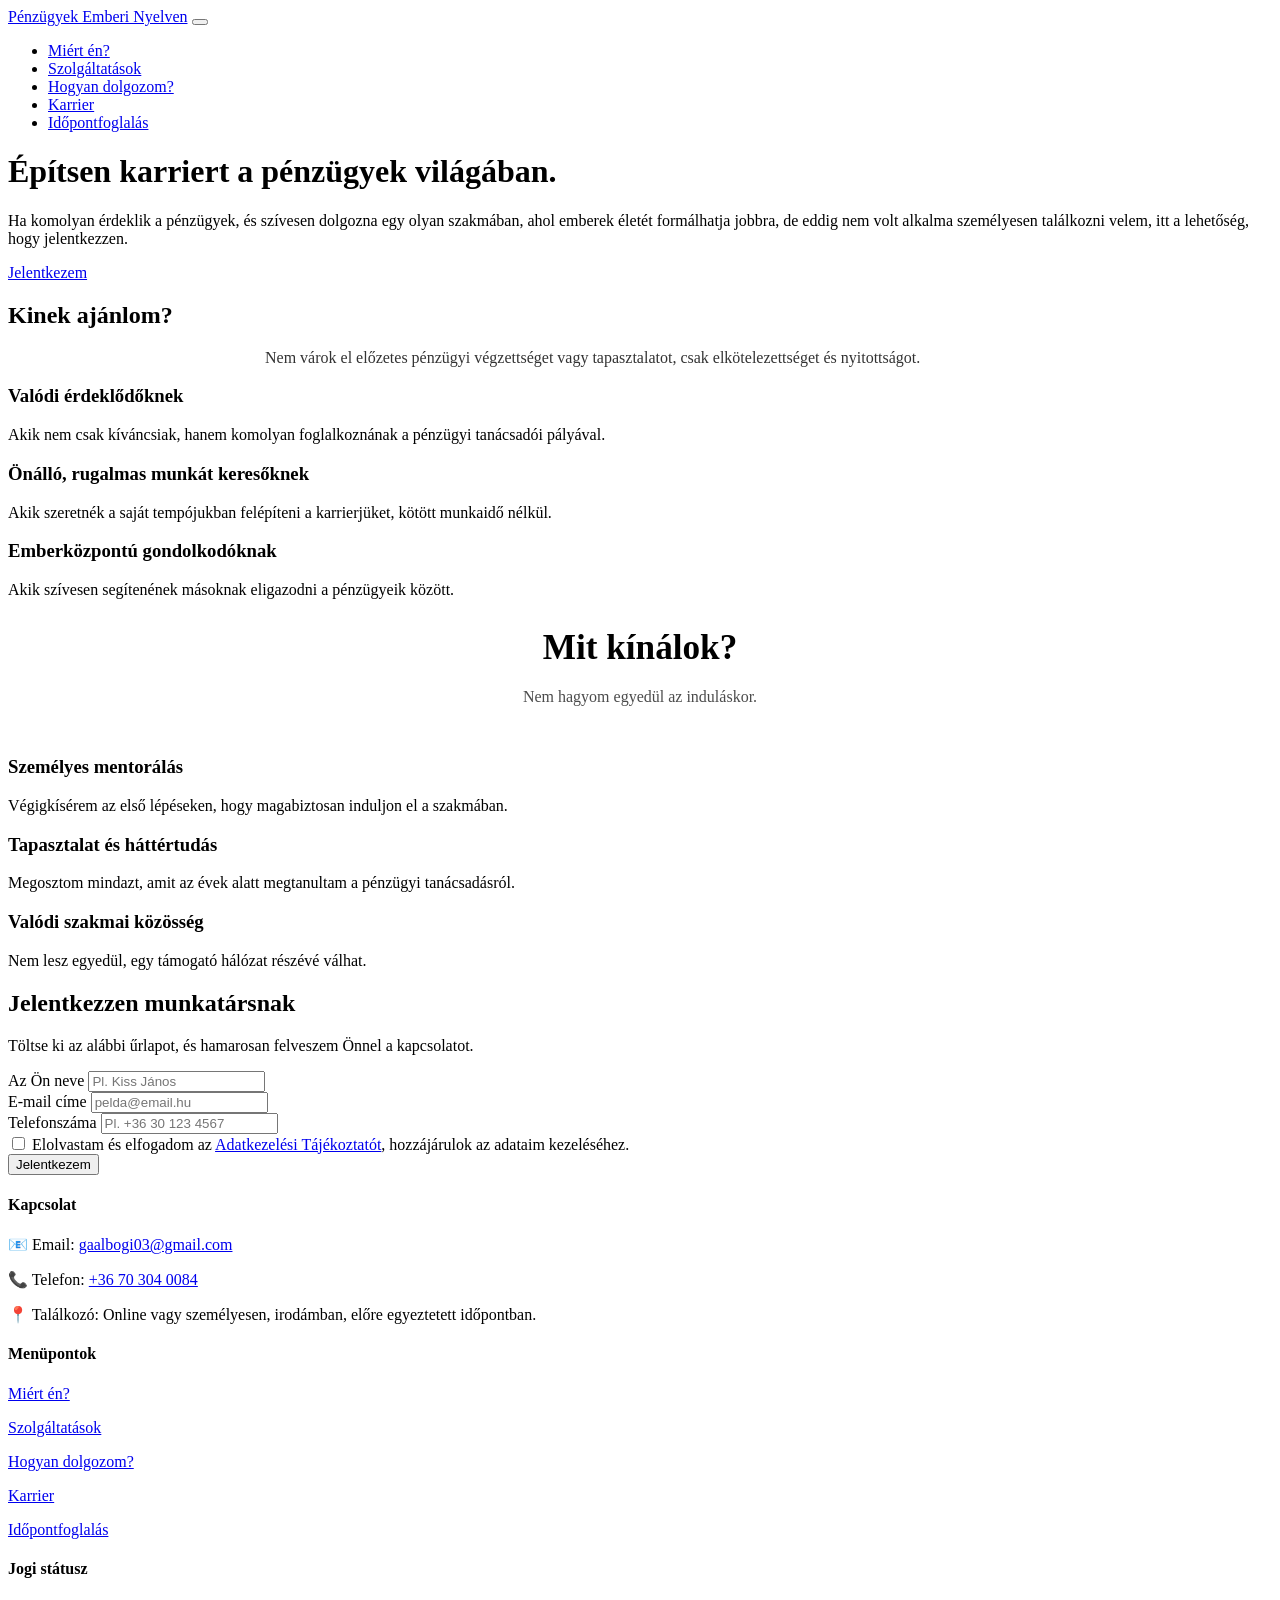
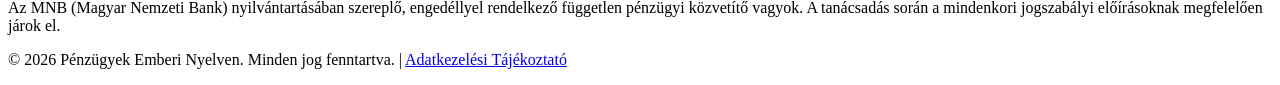
==== karrier.html @ 059a1bab "Rephrase footer office line to hint at in-person meetings without an address" ====
<!DOCTYPE html>
<html lang="hu">
<head>
<meta charset="UTF-8">
<meta name="viewport" content="width=device-width, initial-scale=1.0">
<title>Karrier - Csatlakozzon hozzám | Pénzügyek Emberi Nyelven</title>
<link rel="icon" type="image/png" sizes="32x32" href="images/favicon-32.png">
<link rel="icon" type="image/png" sizes="16x16" href="images/favicon-16.png">
<link rel="apple-touch-icon" sizes="180x180" href="images/apple-touch-icon.png">
<meta name="description" content="Érdeklik a pénzügyek, és önálló, rugalmas karriert keres? Jelentkezzen pénzügyi tanácsadó munkatársnak, és induljon el mentorálással a szakmában.">

<!-- MEGOSZTÁSI ELŐNÉZET (OPEN GRAPH) -->
<meta property="og:type" content="website">
<meta property="og:title" content="Karrier a pénzügyek világában | Pénzügyek Emberi Nyelven">
<meta property="og:description" content="Érdeklik a pénzügyek, és önálló, rugalmas karriert keres? Jelentkezzen pénzügyi tanácsadó munkatársnak, és induljon el mentorálással a szakmában.">
<meta property="og:image" content="https://gaalbogi03-ui.github.io/Bogi-weboldal/images/rolam-boglarka.jpg">
<meta property="og:url" content="https://gaalbogi03-ui.github.io/Bogi-weboldal/karrier.html">
<meta property="og:locale" content="hu_HU">
<meta name="twitter:card" content="summary_large_image">
<meta name="twitter:title" content="Karrier a pénzügyek világában | Pénzügyek Emberi Nyelven">
<meta name="twitter:description" content="Érdeklik a pénzügyek, és önálló, rugalmas karriert keres? Jelentkezzen pénzügyi tanácsadó munkatársnak, és induljon el mentorálással a szakmában.">
<meta name="twitter:image" content="https://gaalbogi03-ui.github.io/Bogi-weboldal/images/rolam-boglarka.jpg">

<!-- Helyben tárolt Plus Jakarta Sans betűtípus (GDPR miatt nem Google szerverről töltődik be) -->
<link href="fonts/plus-jakarta-sans.css" rel="stylesheet">
<link href="styles.css" rel="stylesheet">

</head>
<body>

<!-- NAVIGÁCIÓ -->
<nav class="navbar">
<div class="container">
<a href="index.html" class="logo">Pénzügyek Emberi Nyelven</a>
<button class="nav-toggle" id="nav-toggle" aria-label="Menü megnyitása" aria-expanded="false">
<span></span><span></span><span></span>
</button>
<ul class="nav-links" id="nav-links">
<li><a href="index.html#rolam">Miért én?</a></li>
<li><a href="index.html#szolgaltatasok">Szolgáltatások</a></li>
<li><a href="index.html#folyamat">Hogyan dolgozom?</a></li>
<li><a href="karrier.html">Karrier</a></li>
<li><a href="index.html#kapcsolat">Időpontfoglalás</a></li>
</ul>
</div>
</nav>

<main>
<!-- KARRIER HERO -->
<header class="hero">
<div class="hero-bg"></div>
<div class="hero-overlay"></div>
<div class="container">
<h1>Építsen karriert a pénzügyek világában.</h1>
<p>Ha komolyan érdeklik a pénzügyek, és szívesen dolgozna egy olyan szakmában, ahol emberek életét formálhatja jobbra, de eddig nem volt alkalma személyesen találkozni velem, itt a lehetőség, hogy jelentkezzen.</p>
<a href="#jelentkezes" class="btn">Jelentkezem</a>
</div>
</header>

<!-- KINEK AJÁNLOM -->
<section class="intro">
<div class="container">
<h2>Kinek ajánlom?</h2>
<p style="max-width: 750px; margin: 0 auto; opacity: 0.8;">Nem várok el előzetes pénzügyi végzettséget vagy tapasztalatot, csak elkötelezettséget és nyitottságot.</p>

<div class="features">
<div class="feature-box">
<h3>Valódi érdeklődőknek</h3>
<p>Akik nem csak kíváncsiak, hanem komolyan foglalkoznának a pénzügyi tanácsadói pályával.</p>
</div>
<div class="feature-box">
<h3>Önálló, rugalmas munkát keresőknek</h3>
<p>Akik szeretnék a saját tempójukban felépíteni a karrierjüket, kötött munkaidő nélkül.</p>
</div>
<div class="feature-box">
<h3>Emberközpontú gondolkodóknak</h3>
<p>Akik szívesen segítenének másoknak eligazodni a pénzügyeik között.</p>
</div>
</div>
</div>
</section>

<!-- MIT KÍNÁLOK -->
<section class="services">
<div class="container">
<h2 style="text-align: center; font-size: 2.2rem; margin-bottom: 20px;">Mit kínálok?</h2>
<p style="text-align: center; opacity: 0.7; margin-bottom: 50px;">Nem hagyom egyedül az induláskor.</p>

<div class="features">
<div class="feature-box">
<h3>Személyes mentorálás</h3>
<p>Végigkísérem az első lépéseken, hogy magabiztosan induljon el a szakmában.</p>
</div>
<div class="feature-box">
<h3>Tapasztalat és háttértudás</h3>
<p>Megosztom mindazt, amit az évek alatt megtanultam a pénzügyi tanácsadásról.</p>
</div>
<div class="feature-box">
<h3>Valódi szakmai közösség</h3>
<p>Nem lesz egyedül, egy támogató hálózat részévé válhat.</p>
</div>
</div>
</div>
</section>

<!-- JELENTKEZÉSI ŰRLAP -->
<section class="contact" id="jelentkezes">
<div class="container">
<h2>Jelentkezzen munkatársnak</h2>
<p>Töltse ki az alábbi űrlapot, és hamarosan felveszem Önnel a kapcsolatot.</p>

<form id="career-form" action="https://api.web3forms.com/submit" method="POST">
<input type="hidden" name="access_key" value="3ff886d4-8d54-4756-86e4-f9f395a678a9">
<input type="hidden" name="subject" value="Új karrier jelentkezés – Pénzügyek Emberi Nyelven">
<input type="hidden" name="from_name" value="Pénzügyek Emberi Nyelven weboldal - Karrier">
<input type="checkbox" name="botcheck" style="display:none" tabindex="-1" autocomplete="off">

<div class="form-group">
<label for="career-name">Az Ön neve</label>
<input type="text" id="career-name" name="name" placeholder="Pl. Kiss János" required>
</div>

<div class="form-group">
<label for="career-email">E-mail címe</label>
<input type="email" id="career-email" name="email" placeholder="pelda@email.hu" required>
</div>

<div class="form-group">
<label for="career-phone">Telefonszáma</label>
<input type="tel" id="career-phone" name="phone" placeholder="Pl. +36 30 123 4567" required>
</div>

<div class="checkbox-group">
<input type="checkbox" id="career-aszf" name="aszf" required>
<label for="career-aszf">Elolvastam és elfogadom az <a href="https://www.ovb.hu/szerviz/adatkezelesi-szabalyzat.html" target="_blank">Adatkezelési Tájékoztatót</a>, hozzájárulok az adataim kezeléséhez.</label>
</div>

<button type="submit" id="career-submit">Jelentkezem</button>
<p id="career-status" style="margin-top: 18px; font-weight: 600; display: none;"></p>
</form>
</div>
</section>
</main>

<!-- LÁBLÉC -->
<footer class="main-footer">
<div class="container">
<div class="footer-grid">
<div class="footer-col">
<h4>Kapcsolat</h4>
<p>📧 Email: <a href="mailto:gaalbogi03@gmail.com">gaalbogi03@gmail.com</a></p>
<p>📞 Telefon: <a href="tel:+36703040084">+36 70 304 0084</a></p>
<p>📍 Találkozó: Online vagy személyesen, irodámban, előre egyeztetett időpontban.</p>
</div>
<div class="footer-col">
<h4>Menüpontok</h4>
<p><a href="index.html#rolam">Miért én?</a></p>
<p><a href="index.html#szolgaltatasok">Szolgáltatások</a></p>
<p><a href="index.html#folyamat">Hogyan dolgozom?</a></p>
<p><a href="karrier.html">Karrier</a></p>
<p><a href="index.html#kapcsolat">Időpontfoglalás</a></p>
</div>
<div class="footer-col">
<h4>Jogi státusz</h4>
<p>Az MNB (Magyar Nemzeti Bank) nyilvántartásában szereplő, engedéllyel rendelkező független pénzügyi közvetítő vagyok. A tanácsadás során a mindenkori jogszabályi előírásoknak megfelelően járok el.</p>
</div>
</div>

<div class="footer-legal">
<p>&copy; 2026 Pénzügyek Emberi Nyelven. Minden jog fenntartva. | <a href="https://www.ovb.hu/szerviz/adatkezelesi-szabalyzat.html" target="_blank">Adatkezelési Tájékoztató</a></p>
</div>
</div>
</footer>

<!-- INTERAKTÍV JAVASCRIPT -->
<script src="script.js"></script>
<script>
// KARRIER JELENTKEZÉSI ŰRLAP KÜLDÉSE (Web3Forms, oldalelhagyás nélkül)
const careerForm = document.getElementById('career-form');
const careerStatus = document.getElementById('career-status');
const careerSubmit = document.getElementById('career-submit');

careerForm.addEventListener('submit', function(e) {
e.preventDefault();

careerSubmit.disabled = true;
careerSubmit.textContent = 'Küldés...';
careerStatus.style.display = 'none';

fetch(careerForm.action, {
method: 'POST',
headers: { 'Accept': 'application/json' },
body: new FormData(careerForm)
})
.then(response => response.json())
.then(data => {
if (data.success) {
careerStatus.textContent = 'Köszönjük a jelentkezését! Hamarosan felvesszük Önnel a kapcsolatot.';
careerStatus.style.color = '#8FCB9B';
careerForm.reset();
} else {
careerStatus.textContent = 'Hiba történt a küldés során. Kérjük, próbálja meg később, vagy írjon a gaalbogi03@gmail.com címre.';
careerStatus.style.color = '#E38B8B';
}
careerStatus.style.display = 'block';
})
.catch(() => {
careerStatus.textContent = 'Hiba történt a küldés során. Kérjük, próbálja meg később, vagy írjon a gaalbogi03@gmail.com címre.';
careerStatus.style.color = '#E38B8B';
careerStatus.style.display = 'block';
})
.finally(() => {
careerSubmit.disabled = false;
careerSubmit.textContent = 'Jelentkezem';
});
});
</script>

</body>
</html>
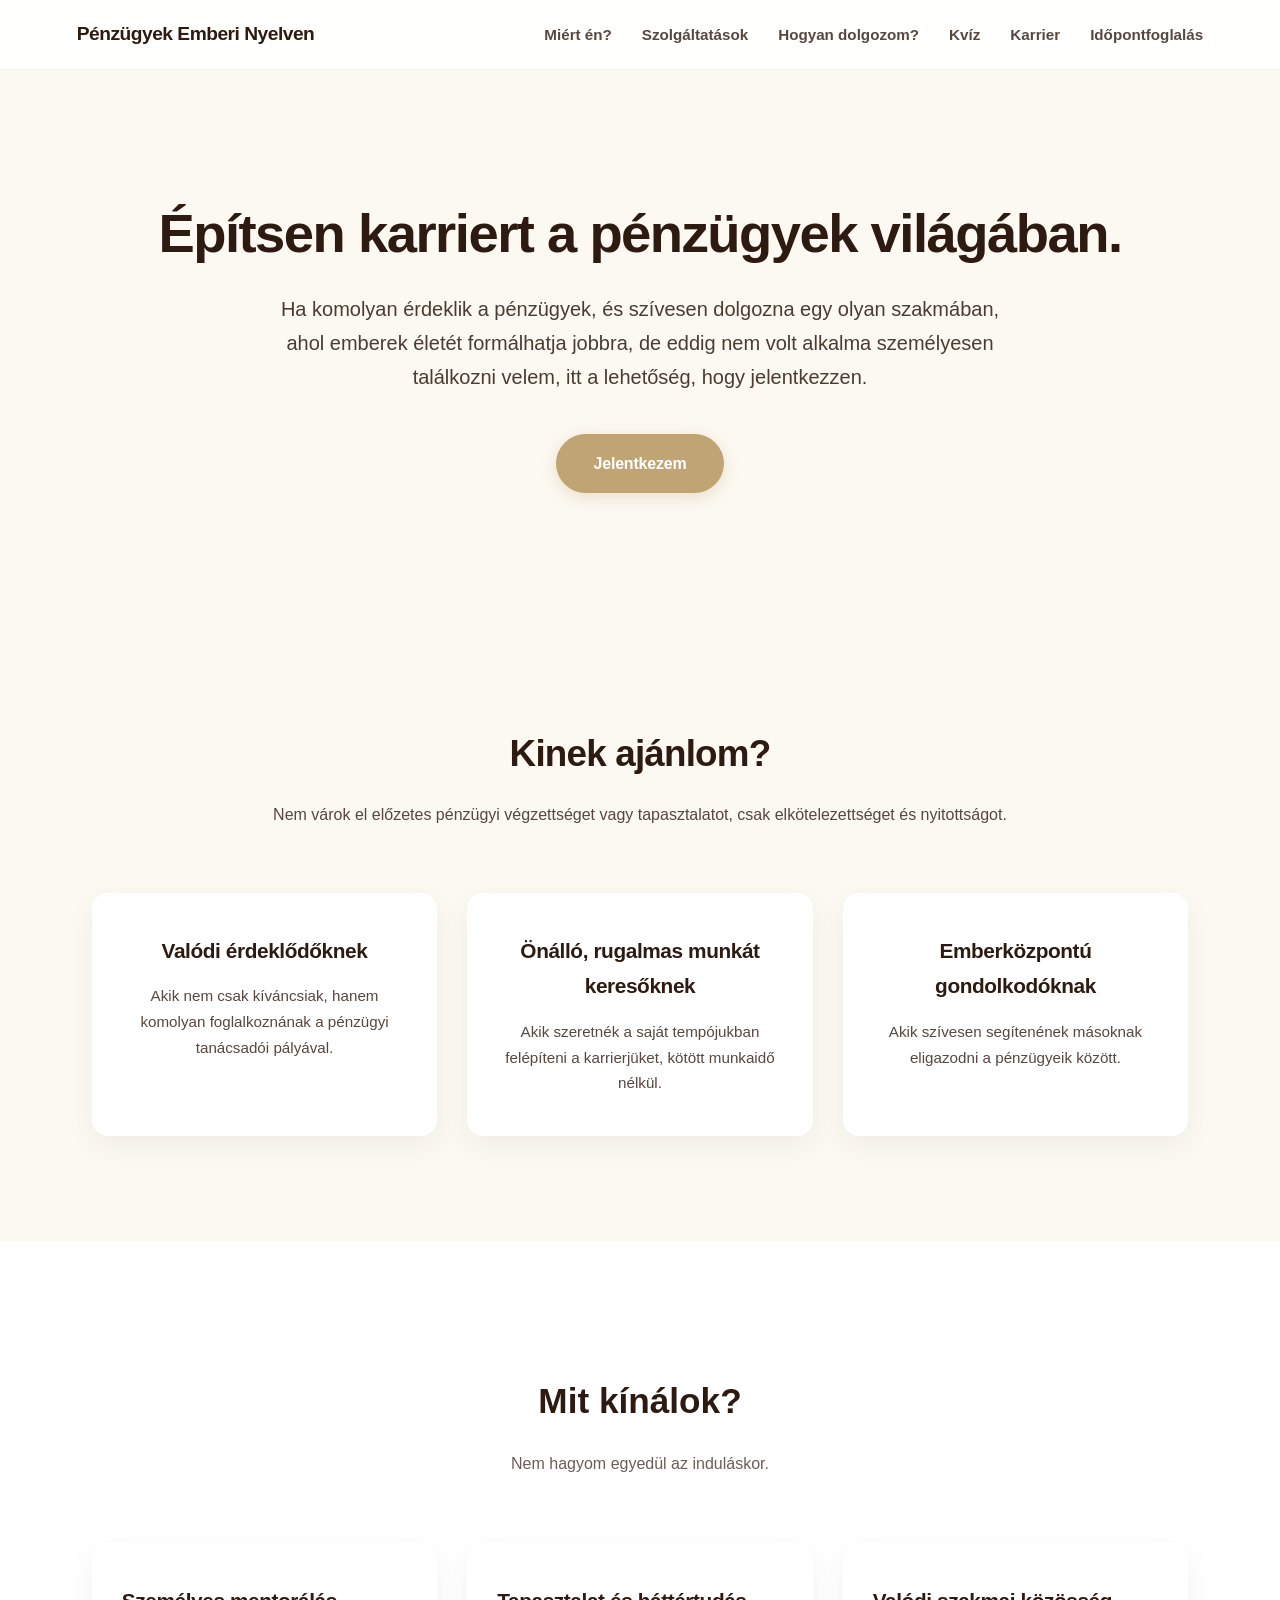
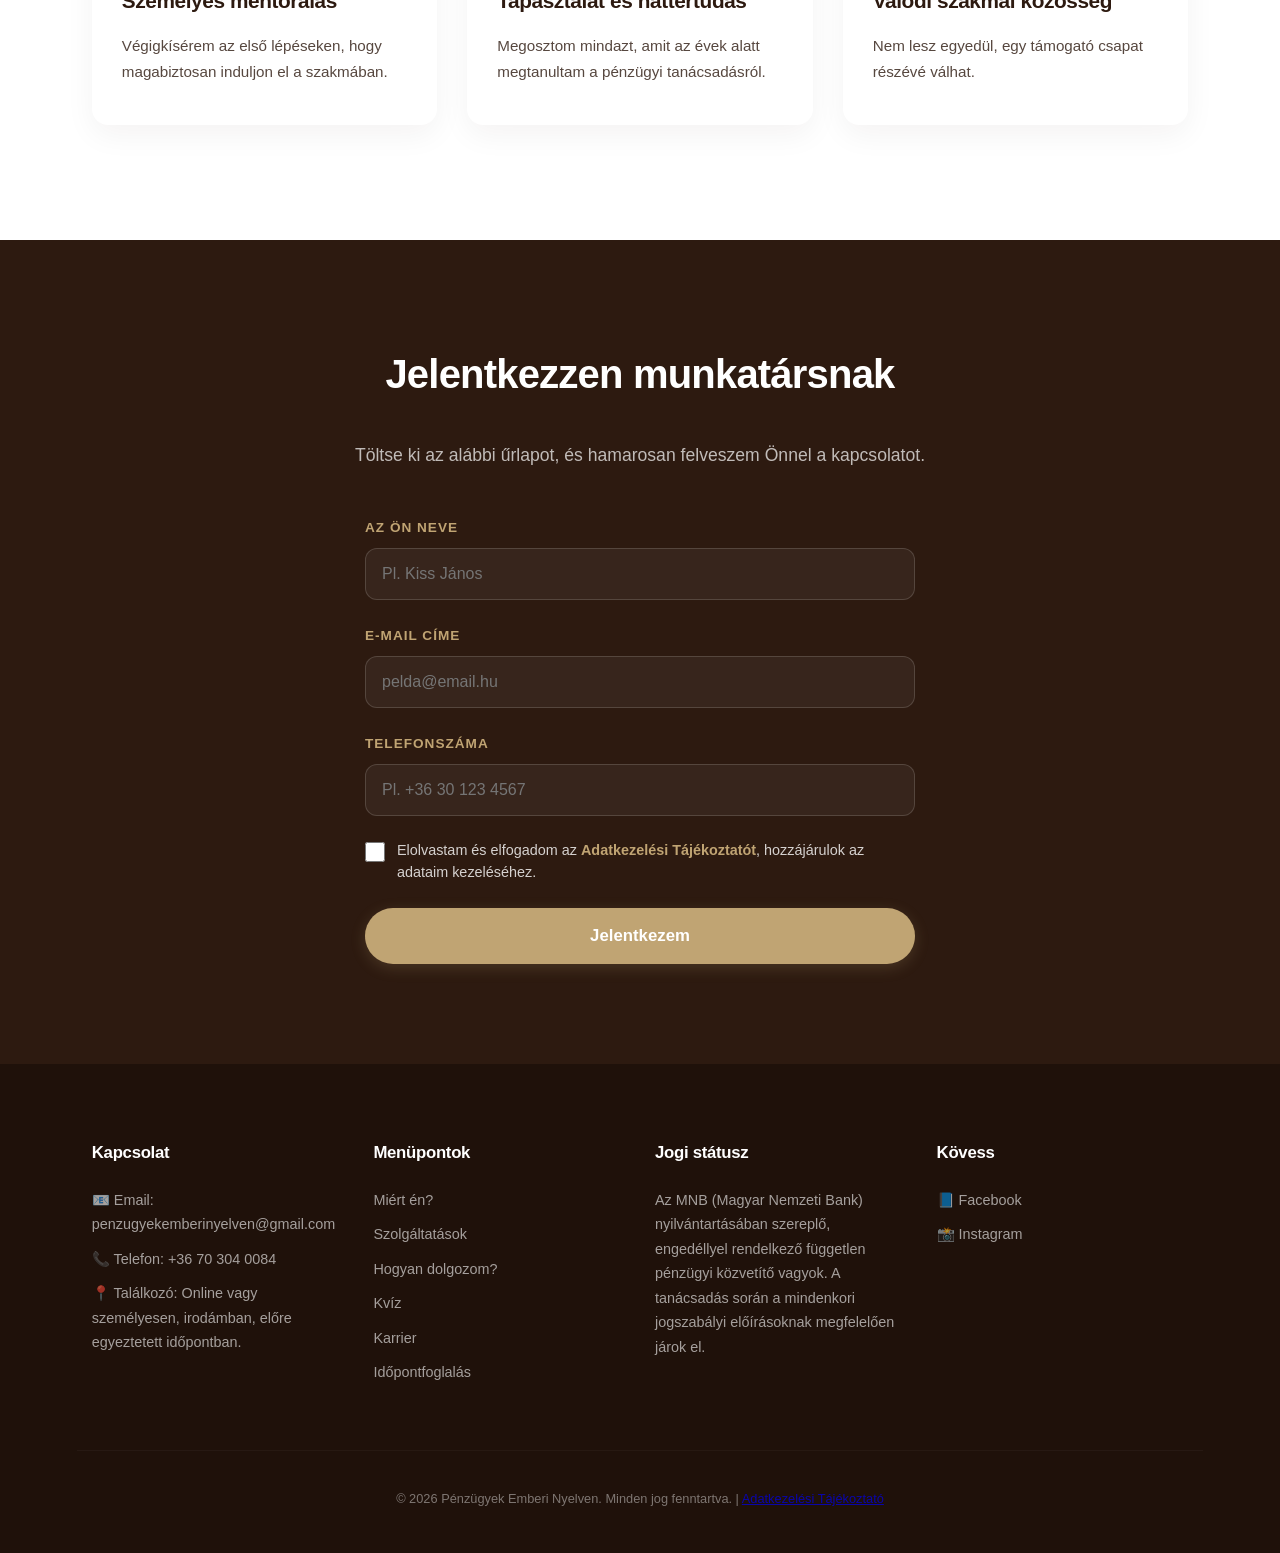
==== commit 2b853e87: "Kvíz oldal linkjeinek visszaállítása (élesítés) A nav, a lábléc és a főoldali ajánló kártya újra a k" ====
--- a/karrier.html
+++ b/karrier.html
@@ -13,13 +13,13 @@
 <meta property="og:type" content="website">
 <meta property="og:title" content="Karrier a pénzügyek világában | Pénzügyek Emberi Nyelven">
 <meta property="og:description" content="Érdeklik a pénzügyek, és önálló, rugalmas karriert keres? Jelentkezzen pénzügyi tanácsadó munkatársnak, és induljon el mentorálással a szakmában.">
-<meta property="og:image" content="https://gaalbogi03-ui.github.io/Bogi-weboldal/images/rolam-boglarka.jpg">
+<meta property="og:image" content="https://gaalbogi03-ui.github.io/Bogi-weboldal/images/og-image.jpg">
 <meta property="og:url" content="https://gaalbogi03-ui.github.io/Bogi-weboldal/karrier.html">
 <meta property="og:locale" content="hu_HU">
 <meta name="twitter:card" content="summary_large_image">
 <meta name="twitter:title" content="Karrier a pénzügyek világában | Pénzügyek Emberi Nyelven">
 <meta name="twitter:description" content="Érdeklik a pénzügyek, és önálló, rugalmas karriert keres? Jelentkezzen pénzügyi tanácsadó munkatársnak, és induljon el mentorálással a szakmában.">
-<meta name="twitter:image" content="https://gaalbogi03-ui.github.io/Bogi-weboldal/images/rolam-boglarka.jpg">
+<meta name="twitter:image" content="https://gaalbogi03-ui.github.io/Bogi-weboldal/images/og-image.jpg">
 
 <!-- Helyben tárolt Plus Jakarta Sans betűtípus (GDPR miatt nem Google szerverről töltődik be) -->
 <link href="fonts/plus-jakarta-sans.css" rel="stylesheet">
@@ -39,6 +39,7 @@
 <li><a href="index.html#rolam">Miért én?</a></li>
 <li><a href="index.html#szolgaltatasok">Szolgáltatások</a></li>
 <li><a href="index.html#folyamat">Hogyan dolgozom?</a></li>
+<li><a href="kviz.html">Kvíz</a></li>
 <li><a href="karrier.html">Karrier</a></li>
 <li><a href="index.html#kapcsolat">Időpontfoglalás</a></li>
 </ul>
@@ -97,7 +98,7 @@
 </div>
 <div class="feature-box">
 <h3>Valódi szakmai közösség</h3>
-<p>Nem lesz egyedül, egy támogató hálózat részévé válhat.</p>
+<p>Nem lesz egyedül, egy támogató csapat részévé válhat.</p>
 </div>
 </div>
 </div>
@@ -148,7 +149,7 @@
 <div class="footer-grid">
 <div class="footer-col">
 <h4>Kapcsolat</h4>
-<p>📧 Email: <a href="mailto:gaalbogi03@gmail.com">gaalbogi03@gmail.com</a></p>
+<p>📧 Email: <a href="mailto:penzugyekemberinyelven@gmail.com">penzugyekemberinyelven@gmail.com</a></p>
 <p>📞 Telefon: <a href="tel:+36703040084">+36 70 304 0084</a></p>
 <p>📍 Találkozó: Online vagy személyesen, irodámban, előre egyeztetett időpontban.</p>
 </div>
@@ -157,12 +158,18 @@
 <p><a href="index.html#rolam">Miért én?</a></p>
 <p><a href="index.html#szolgaltatasok">Szolgáltatások</a></p>
 <p><a href="index.html#folyamat">Hogyan dolgozom?</a></p>
+<p><a href="kviz.html">Kvíz</a></p>
 <p><a href="karrier.html">Karrier</a></p>
 <p><a href="index.html#kapcsolat">Időpontfoglalás</a></p>
 </div>
 <div class="footer-col">
 <h4>Jogi státusz</h4>
 <p>Az MNB (Magyar Nemzeti Bank) nyilvántartásában szereplő, engedéllyel rendelkező független pénzügyi közvetítő vagyok. A tanácsadás során a mindenkori jogszabályi előírásoknak megfelelően járok el.</p>
+</div>
+<div class="footer-col">
+<h4>Kövess</h4>
+<p>📘 <a href="https://www.facebook.com/profile.php?id=61591757138707" target="_blank" rel="noopener">Facebook</a></p>
+<p>📸 <a href="https://www.instagram.com/penzugyekemberinyelven/" target="_blank" rel="noopener">Instagram</a></p>
 </div>
 </div>
 
@@ -199,13 +206,13 @@
 careerStatus.style.color = '#8FCB9B';
 careerForm.reset();
 } else {
-careerStatus.textContent = 'Hiba történt a küldés során. Kérjük, próbálja meg később, vagy írjon a gaalbogi03@gmail.com címre.';
+careerStatus.textContent = 'Hiba történt a küldés során. Kérjük, próbálja meg később, vagy írjon a penzugyekemberinyelven@gmail.com címre.';
 careerStatus.style.color = '#E38B8B';
 }
 careerStatus.style.display = 'block';
 })
 .catch(() => {
-careerStatus.textContent = 'Hiba történt a küldés során. Kérjük, próbálja meg később, vagy írjon a gaalbogi03@gmail.com címre.';
+careerStatus.textContent = 'Hiba történt a küldés során. Kérjük, próbálja meg később, vagy írjon a penzugyekemberinyelven@gmail.com címre.';
 careerStatus.style.color = '#E38B8B';
 careerStatus.style.display = 'block';
 })
--- a/styles.css
+++ b/styles.css
@@ -0,0 +1,1061 @@
+/* MODERNEBB & PRÉMIUMABB SZÍNPALETTA */
+:root {
+--primary-bg: #FCF9F2; /* Világos, tiszta krém háttér */
+--dark-text: #2D1A10; /* Elegáns mélybarna a szövegeknek */
+--accent-gold: #C0A473; /* Matt arany / pezsgő a gomboknak */
+--accent-gold-hover: #A88E60;
+--white-bg: #ffffff; /* Hófehér a kártyák kiemeléséhez */
+--card-shadow: 0 10px 30px rgba(45, 26, 16, 0.05); /* Lágy, modern árnyék */
+--card-shadow-hover: 0 20px 40px rgba(45, 26, 16, 0.1);
+}
+
+html {
+scroll-behavior: smooth;
+}
+
+body {
+font-family: 'Plus Jakarta Sans', -apple-system, BlinkMacSystemFont, sans-serif;
+margin: 0;
+padding: 0;
+color: var(--dark-text);
+background-color: var(--primary-bg);
+line-height: 1.7;
+-webkit-font-smoothing: antialiased;
+}
+
+.container {
+width: 88%;
+max-width: 1140px;
+margin: 0 auto;
+}
+
+/* Navigációs sáv - Letisztult, lebegő hatás */
+.navbar {
+background-color: rgba(255, 255, 255, 0.9);
+backdrop-filter: blur(10px);
+-webkit-backdrop-filter: blur(10px);
+border-bottom: 1px solid rgba(45, 26, 16, 0.05);
+padding: 18px 0;
+position: sticky;
+top: 0;
+z-index: 100;
+}
+
+.navbar .container {
+display: flex;
+justify-content: space-between;
+align-items: center;
+position: relative;
+}
+
+.nav-toggle {
+display: none;
+flex-direction: column;
+justify-content: space-between;
+width: 26px;
+height: 18px;
+background: none;
+border: none;
+padding: 0;
+cursor: pointer;
+z-index: 110;
+}
+
+.nav-toggle span {
+display: block;
+height: 2px;
+width: 100%;
+background-color: var(--dark-text);
+border-radius: 2px;
+transition: transform 0.3s ease, opacity 0.3s ease;
+}
+
+.nav-toggle.open span:nth-child(1) {
+transform: translateY(8px) rotate(45deg);
+}
+
+.nav-toggle.open span:nth-child(2) {
+opacity: 0;
+}
+
+.nav-toggle.open span:nth-child(3) {
+transform: translateY(-8px) rotate(-45deg);
+}
+
+.logo {
+font-weight: 800;
+font-size: 1.2rem;
+color: var(--dark-text);
+text-decoration: none;
+letter-spacing: -0.5px;
+}
+
+.nav-links {
+display: flex;
+list-style: none;
+margin: 0;
+padding: 0;
+}
+
+.nav-links li {
+margin-left: 30px;
+}
+
+.nav-links a {
+text-decoration: none;
+color: var(--dark-text);
+font-weight: 600;
+font-size: 0.95rem;
+opacity: 0.8;
+transition: opacity 0.2s ease;
+}
+
+.nav-links a:hover {
+opacity: 1;
+}
+
+/* Hero szekció - Lágy színátmenettel + elmosódott háttérkép */
+.hero {
+padding: 130px 0 110px 0;
+text-align: center;
+position: relative;
+overflow: hidden;
+}
+
+.hero-bg {
+position: absolute;
+inset: 0;
+background-image: url('images/hero-bg.jpg');
+background-size: cover;
+background-position: center;
+z-index: 0;
+}
+
+.hero-overlay {
+position: absolute;
+inset: 0;
+background: linear-gradient(180deg, rgba(252,249,242,0.82) 0%, rgba(252,249,242,0.94) 100%);
+z-index: 1;
+}
+
+.hero .container {
+position: relative;
+z-index: 2;
+}
+
+.hero h1 {
+font-size: 3.4rem;
+font-weight: 800;
+color: var(--dark-text);
+line-height: 1.25;
+margin-bottom: 24px;
+margin-top: 0;
+letter-spacing: -1.5px;
+}
+
+.hero p {
+font-size: 1.25rem;
+max-width: 720px;
+margin: 0 auto 40px auto;
+color: var(--dark-text);
+opacity: 0.85;
+font-weight: 400;
+}
+
+/* Gombok */
+.btn {
+display: inline-block;
+background-color: var(--accent-gold);
+color: #ffffff;
+padding: 16px 38px;
+text-decoration: none;
+font-weight: 600;
+border-radius: 50px;
+transition: all 0.3s cubic-bezier(0.16, 1, 0.3, 1);
+box-shadow: 0 4px 15px rgba(192, 164, 115, 0.3);
+border: none;
+cursor: pointer;
+font-size: 1rem;
+letter-spacing: -0.2px;
+}
+
+.btn:hover {
+transform: translateY(-2px);
+background-color: var(--accent-gold-hover);
+box-shadow: 0 8px 25px rgba(192, 164, 115, 0.4);
+}
+
+/* Lebegő CTA gomb */
+.floating-cta {
+position: fixed;
+right: 30px;
+bottom: 30px;
+z-index: 90;
+padding: 14px 30px;
+font-size: 0.95rem;
+opacity: 0;
+transform: translateY(20px);
+pointer-events: none;
+transition: opacity 0.3s ease, transform 0.3s ease;
+}
+
+.floating-cta.visible {
+opacity: 1;
+transform: translateY(0);
+pointer-events: auto;
+}
+
+@media (max-width: 768px) {
+.floating-cta {
+right: 20px;
+bottom: 20px;
+padding: 13px 22px;
+font-size: 0.9rem;
+}
+}
+
+/* Rólam */
+.about {
+padding: 100px 0;
+background-color: var(--white-bg);
+}
+
+.about-grid {
+display: flex;
+align-items: center;
+gap: 60px;
+}
+
+.about-image {
+flex: 0 0 340px;
+}
+
+.about-image img {
+width: 100%;
+display: block;
+border-radius: 20px;
+box-shadow: var(--card-shadow-hover);
+}
+
+.about-text {
+flex: 1;
+}
+
+.about-eyebrow {
+display: block;
+color: var(--accent-gold);
+font-weight: 700;
+text-transform: uppercase;
+letter-spacing: 1.5px;
+font-size: 0.85rem;
+margin-bottom: 10px;
+}
+
+.about-text h2 {
+font-size: 2rem;
+font-weight: 700;
+letter-spacing: -0.6px;
+margin: 0 0 22px 0;
+}
+
+.about-text p {
+opacity: 0.85;
+margin-bottom: 16px;
+font-size: 1.05rem;
+}
+
+.about-text p:last-child {
+margin-bottom: 0;
+}
+
+.about-tags {
+margin-top: 28px;
+padding-top: 24px;
+border-top: 1px solid rgba(45, 26, 16, 0.08);
+}
+
+.about-tags-label {
+display: block;
+font-weight: 700;
+font-size: 0.85rem;
+text-transform: uppercase;
+letter-spacing: 1px;
+opacity: 0.6;
+margin-bottom: 14px;
+}
+
+.about-tags-list {
+display: flex;
+flex-wrap: wrap;
+gap: 10px;
+}
+
+.tag {
+background-color: var(--primary-bg);
+border: 1px solid rgba(45, 26, 16, 0.08);
+border-radius: 50px;
+padding: 8px 16px;
+font-size: 0.85rem;
+font-weight: 600;
+white-space: nowrap;
+}
+
+/* Probléma / Megoldás */
+.intro {
+padding: 90px 0;
+text-align: center;
+}
+
+.intro h2 {
+font-size: 2.3rem;
+font-weight: 700;
+letter-spacing: -0.8px;
+margin-bottom: 15px;
+}
+
+.features {
+display: flex;
+justify-content: space-between;
+flex-wrap: wrap;
+margin-top: 50px;
+}
+
+.feature-box {
+flex: 1;
+min-width: 280px;
+margin: 15px;
+padding: 40px 30px;
+background-color: var(--white-bg);
+border-radius: 16px;
+box-shadow: var(--card-shadow);
+transition: all 0.4s cubic-bezier(0.16, 1, 0.3, 1);
+}
+
+.feature-box:hover {
+transform: translateY(-6px);
+box-shadow: var(--card-shadow-hover);
+}
+
+.feature-box h3 {
+font-size: 1.3rem;
+font-weight: 700;
+margin-top: 0;
+margin-bottom: 15px;
+letter-spacing: -0.4px;
+}
+
+.feature-box p {
+font-size: 0.95rem;
+opacity: 0.8;
+margin: 0;
+}
+
+/* Szolgáltatások */
+.services {
+padding: 100px 0;
+background-color: var(--white-bg);
+}
+
+.services-grid {
+display: flex;
+justify-content: space-between;
+flex-wrap: wrap;
+}
+
+.service-card {
+flex: 1;
+min-width: 45%;
+margin: 15px;
+padding: 40px;
+background: var(--primary-bg);
+border-radius: 20px;
+transition: all 0.4s cubic-bezier(0.16, 1, 0.3, 1);
+cursor: pointer;
+position: relative;
+border: 1px solid rgba(45, 26, 16, 0.03);
+text-align: left;
+}
+
+.service-card:hover {
+background-color: #F5EFE4;
+transform: translateY(-4px);
+}
+
+.service-header {
+display: flex;
+justify-content: space-between;
+align-items: center;
+margin-bottom: 15px;
+}
+
+.service-header h3 {
+font-size: 1.4rem;
+font-weight: 700;
+margin: 0;
+letter-spacing: -0.5px;
+}
+
+.toggle-icon {
+font-size: 1.2rem;
+color: var(--accent-gold);
+transition: transform 0.3s ease;
+font-weight: bold;
+}
+
+.service-card.active .toggle-icon {
+transform: rotate(180deg);
+}
+
+.service-card p.intro-text {
+margin: 0 0 15px 0;
+opacity: 0.85;
+}
+
+.service-details {
+max-height: 0;
+overflow: hidden;
+transition: max-height 0.4s cubic-bezier(0.16, 1, 0.3, 1), opacity 0.3s ease;
+opacity: 0;
+border-top: 1px solid rgba(45, 26, 16, 0.08);
+padding-top: 0;
+margin-top: 0;
+}
+
+.service-card.active .service-details {
+max-height: 700px;
+opacity: 1;
+padding-top: 20px;
+margin-top: 15px;
+}
+
+.service-details ul {
+padding-left: 20px;
+margin: 0;
+}
+
+.service-details li {
+margin-bottom: 10px;
+font-size: 0.95rem;
+opacity: 0.9;
+}
+
+.service-details strong {
+color: var(--dark-text);
+}
+
+/* Magyarázat rész */
+.explanation {
+padding: 90px 0;
+text-align: center;
+}
+
+.explanation h2 {
+font-size: 2.1rem;
+font-weight: 700;
+margin-bottom: 20px;
+letter-spacing: -0.5px;
+}
+
+.explanation p {
+font-size: 1.1rem;
+opacity: 0.8;
+}
+
+/* Hogyan dolgozunk együtt */
+.process {
+padding: 100px 0;
+background-color: var(--white-bg);
+}
+
+.process-steps {
+display: flex;
+justify-content: space-between;
+flex-wrap: wrap;
+gap: 30px;
+}
+
+.process-step {
+flex: 1;
+min-width: 260px;
+display: flex;
+gap: 20px;
+}
+
+.process-number {
+flex-shrink: 0;
+width: 44px;
+height: 44px;
+border-radius: 50%;
+background-color: var(--accent-gold);
+color: #ffffff;
+display: flex;
+align-items: center;
+justify-content: center;
+font-weight: 700;
+font-size: 1.1rem;
+}
+
+.process-step h3 {
+font-size: 1.15rem;
+font-weight: 700;
+margin: 6px 0 10px 0;
+letter-spacing: -0.3px;
+}
+
+.process-step p {
+font-size: 0.95rem;
+opacity: 0.85;
+margin: 0;
+}
+
+.process-fee-note {
+margin-top: 50px;
+padding: 24px 28px;
+background-color: var(--primary-bg);
+border-radius: 16px;
+font-size: 0.95rem;
+opacity: 0.9;
+}
+
+.process-fee-note strong {
+color: var(--dark-text);
+}
+
+.process-quote {
+margin: 60px 0 0 0;
+padding: 0 0 0 24px;
+border-left: 3px solid var(--accent-gold);
+font-size: 1.2rem;
+font-style: italic;
+opacity: 0.9;
+}
+
+/* Kapcsolati űrlap */
+.contact {
+background-color: var(--dark-text);
+color: #ffffff;
+padding: 100px 0;
+text-align: center;
+}
+
+.contact h2 {
+font-size: 2.5rem;
+font-weight: 700;
+letter-spacing: -0.8px;
+margin-top: 0;
+}
+
+.contact p {
+opacity: 0.7;
+font-size: 1.1rem;
+}
+
+.contact form {
+max-width: 550px;
+margin: 45px auto 0 auto;
+text-align: left;
+}
+
+.form-group {
+margin-bottom: 24px;
+}
+
+.form-group label {
+display: block;
+margin-bottom: 9px;
+font-weight: 600;
+color: var(--accent-gold);
+font-size: 0.85rem;
+text-transform: uppercase;
+letter-spacing: 1px;
+}
+
+.contact input, .contact select, .contact textarea {
+width: 100%;
+padding: 16px;
+border-radius: 12px;
+border: 1px solid rgba(255, 255, 255, 0.15);
+background-color: rgba(255, 255, 255, 0.05);
+color: #ffffff;
+box-sizing: border-box;
+font-family: inherit;
+font-size: 1rem;
+transition: all 0.3s ease;
+-webkit-appearance: none;
+appearance: none;
+}
+
+.contact input:focus, .contact select:focus, .contact textarea:focus {
+outline: none;
+border-color: var(--accent-gold);
+background-color: rgba(255, 255, 255, 0.08);
+}
+
+.select-wrapper {
+position: relative;
+}
+
+.select-wrapper::after {
+content: "↓";
+font-size: 1rem;
+color: var(--accent-gold);
+right: 18px;
+top: 14px;
+position: absolute;
+pointer-events: none;
+}
+
+/* JAVÍTOTT ÁSZF RUBLIKA STÍLUS */
+.checkbox-group {
+display: flex;
+align-items: flex-start;
+margin-top: 20px;
+margin-bottom: 25px;
+gap: 12px; /* Biztosítja a tiszta távolságot a négyzet és a szöveg között */
+}
+
+.checkbox-group input[type="checkbox"] {
+width: 20px;
+height: 20px;
+margin: 2px 0 0 0;
+cursor: pointer;
+flex-shrink: 0; /* Megakadályozza, hogy a jelölőnégyzet összenyomódjon */
+-webkit-appearance: checkbox; /* Visszaállítja a natív checkbox működést */
+appearance: checkbox;
+}
+
+.checkbox-group label {
+text-transform: none;
+font-size: 0.9rem;
+font-weight: 400;
+color: rgba(255, 255, 255, 0.8);
+letter-spacing: 0;
+line-height: 1.5;
+cursor: pointer;
+margin-bottom: 0;
+display: inline;
+}
+
+.checkbox-group a {
+color: var(--accent-gold);
+text-decoration: none;
+font-weight: 600;
+position: relative;
+z-index: 5; /* Biztosítja, hogy a link kattintható maradjon */
+}
+
+.checkbox-group a:hover {
+text-decoration: underline;
+}
+
+.contact button {
+background-color: var(--accent-gold);
+color: #ffffff;
+border: none;
+padding: 18px 40px;
+font-weight: 600;
+font-size: 1.05rem;
+cursor: pointer;
+border-radius: 50px;
+width: 100%;
+transition: all 0.3s ease;
+box-shadow: 0 4px 15px rgba(192, 164, 115, 0.2);
+font-family: inherit;
+}
+
+.contact button:hover {
+background-color: var(--accent-gold-hover);
+transform: translateY(-2px);
+}
+
+/* Modern lábléc */
+.main-footer {
+background-color: #1F110A;
+color: rgba(255, 255, 255, 0.6);
+padding: 60px 0 30px 0;
+font-size: 0.9rem;
+}
+
+.footer-grid {
+display: flex;
+justify-content: space-between;
+flex-wrap: wrap;
+margin-bottom: 40px;
+}
+
+.footer-col {
+flex: 1;
+min-width: 250px;
+margin: 15px;
+}
+
+.footer-col h4 {
+color: #ffffff;
+margin-top: 0;
+margin-bottom: 20px;
+font-size: 1.05rem;
+font-weight: 600;
+letter-spacing: -0.3px;
+}
+
+.footer-col p {
+margin: 10px 0;
+}
+
+.footer-col a {
+color: rgba(255, 255, 255, 0.6);
+text-decoration: none;
+transition: color 0.2s ease;
+}
+
+.footer-col a:hover {
+color: var(--accent-gold);
+}
+
+.footer-legal {
+text-align: center;
+padding-top: 25px;
+border-top: 1px solid rgba(255, 255, 255, 0.05);
+font-size: 0.8rem;
+opacity: 0.7;
+}
+
+/* Karrier oldal */
+.career-intro {
+padding: 90px 0;
+text-align: center;
+}
+
+.career-intro h2 {
+font-size: 2.3rem;
+font-weight: 700;
+letter-spacing: -0.8px;
+margin-bottom: 15px;
+}
+
+.career-intro > .container > p {
+max-width: 750px;
+margin: 0 auto;
+opacity: 0.8;
+}
+
+/* Kvíz oldal */
+.quiz-header {
+padding: 90px 0 40px 0;
+text-align: center;
+}
+
+.quiz-header h1 {
+font-size: 2.6rem;
+font-weight: 800;
+letter-spacing: -1px;
+margin-bottom: 18px;
+}
+
+.quiz-header p {
+max-width: 650px;
+margin: 0 auto;
+opacity: 0.8;
+font-size: 1.1rem;
+}
+
+.quiz-promo {
+padding: 70px 0;
+background-color: var(--white-bg);
+}
+
+.quiz-promo-card {
+max-width: 750px;
+margin: 0 auto;
+text-align: center;
+background: linear-gradient(135deg, #FCF9F2 0%, #F5EFE4 100%);
+border: 1px solid rgba(192, 164, 115, 0.3);
+border-radius: 24px;
+padding: 55px 40px;
+}
+
+.quiz-promo-card h2 {
+font-size: 2rem;
+font-weight: 700;
+letter-spacing: -0.6px;
+margin: 10px 0 15px 0;
+}
+
+.quiz-promo-card p {
+opacity: 0.8;
+margin-bottom: 30px;
+font-size: 1.05rem;
+}
+
+.quiz-section {
+padding: 20px 0 100px 0;
+}
+
+.quiz-card {
+max-width: 680px;
+margin: 0 auto;
+background: var(--white-bg);
+border-radius: 24px;
+box-shadow: var(--card-shadow-hover);
+padding: 50px;
+box-sizing: border-box;
+}
+
+.quiz-progress-track {
+height: 6px;
+background: rgba(45, 26, 16, 0.08);
+border-radius: 10px;
+margin-bottom: 36px;
+overflow: hidden;
+}
+
+.quiz-progress-bar {
+height: 100%;
+background: var(--accent-gold);
+border-radius: 10px;
+width: 0%;
+transition: width 0.4s cubic-bezier(0.16, 1, 0.3, 1);
+}
+
+.quiz-question-count {
+font-size: 0.85rem;
+font-weight: 700;
+text-transform: uppercase;
+letter-spacing: 1px;
+color: var(--accent-gold);
+margin-bottom: 10px;
+}
+
+.quiz-question h3 {
+font-size: 1.4rem;
+font-weight: 700;
+margin: 0 0 30px 0;
+letter-spacing: -0.4px;
+}
+
+.quiz-options {
+display: grid;
+grid-template-columns: 1fr 1fr;
+gap: 12px;
+}
+
+.quiz-option {
+padding: 18px 14px;
+border-radius: 18px;
+border: 1.5px solid rgba(45, 26, 16, 0.1);
+background: var(--primary-bg);
+cursor: pointer;
+font-weight: 600;
+font-size: 0.9rem;
+line-height: 1.35;
+font-family: inherit;
+text-align: center;
+color: var(--dark-text);
+transition: all 0.25s ease;
+display: flex;
+flex-direction: column;
+align-items: center;
+justify-content: center;
+gap: 8px;
+min-height: 96px;
+}
+
+.quiz-option-icon {
+font-size: 1.8rem;
+line-height: 1;
+}
+
+.quiz-option-label {
+font-size: 0.9rem;
+}
+
+.quiz-option:hover {
+border-color: var(--accent-gold);
+background: #F5EFE4;
+}
+
+.quiz-option.selected {
+border-color: var(--accent-gold);
+background: var(--accent-gold);
+color: #ffffff;
+}
+
+.quiz-result {
+text-align: center;
+}
+
+.quiz-result-emoji {
+font-size: 3.4rem;
+margin-bottom: 6px;
+}
+
+.quiz-result h2 {
+font-size: 1.9rem;
+font-weight: 800;
+margin: 0 0 16px 0;
+letter-spacing: -0.6px;
+color: var(--accent-gold);
+}
+
+.quiz-result-desc {
+font-size: 1.05rem;
+opacity: 0.85;
+margin-bottom: 15px;
+text-align: left;
+}
+
+.quiz-result-next {
+font-size: 0.98rem;
+opacity: 0.85;
+margin-bottom: 36px;
+text-align: left;
+padding: 18px 22px;
+background-color: var(--primary-bg);
+border-radius: 14px;
+}
+
+.quiz-lead-intro {
+font-weight: 700;
+margin-bottom: 22px;
+text-align: center;
+}
+
+.quiz-form {
+text-align: left;
+}
+
+.quiz-form .form-group label {
+color: var(--accent-gold);
+}
+
+.quiz-form input {
+width: 100%;
+padding: 15px;
+border-radius: 12px;
+border: 1px solid rgba(45, 26, 16, 0.15);
+background: var(--primary-bg);
+color: var(--dark-text);
+box-sizing: border-box;
+font-family: inherit;
+font-size: 1rem;
+transition: all 0.3s ease;
+}
+
+.quiz-form input:focus {
+outline: none;
+border-color: var(--accent-gold);
+}
+
+.quiz-form .checkbox-group label {
+color: var(--dark-text);
+opacity: 0.8;
+}
+
+.quiz-form button {
+width: 100%;
+background-color: var(--accent-gold);
+color: #ffffff;
+border: none;
+padding: 17px 40px;
+font-weight: 600;
+font-size: 1.05rem;
+border-radius: 50px;
+cursor: pointer;
+font-family: inherit;
+transition: all 0.3s ease;
+}
+
+.quiz-form button:hover {
+background-color: var(--accent-gold-hover);
+transform: translateY(-2px);
+}
+
+.quiz-back-link {
+display: block;
+text-align: center;
+margin-top: 20px;
+font-size: 0.9rem;
+color: var(--dark-text);
+opacity: 0.6;
+text-decoration: none;
+}
+
+.quiz-back-link:hover {
+opacity: 1;
+}
+
+/* Reszponzív nézet */
+@media (max-width: 768px) {
+.about-grid {
+flex-direction: column;
+gap: 30px;
+text-align: center;
+}
+.about-image {
+flex: none;
+max-width: 240px;
+margin: 0 auto;
+}
+.about-text h2 {
+font-size: 1.6rem;
+}
+.navbar .container {
+flex-direction: row;
+justify-content: space-between;
+}
+.nav-toggle {
+display: flex;
+}
+.nav-links {
+display: none;
+position: absolute;
+top: calc(100% + 18px);
+left: -6%;
+width: 112%;
+flex-direction: column;
+background-color: var(--white-bg);
+box-shadow: 0 15px 30px rgba(45, 26, 16, 0.1);
+padding: 10px 0;
+}
+.nav-links.open {
+display: flex;
+}
+.nav-links li {
+margin: 0;
+text-align: center;
+}
+.nav-links a {
+display: block;
+padding: 14px 20px;
+}
+.hero h1 {
+font-size: 2.4rem;
+}
+.service-card {
+min-width: 100%;
+margin: 10px 0;
+padding: 30px;
+}
+.features {
+margin-top: 20px;
+}
+.feature-box {
+margin: 10px 0;
+}
+.quiz-card {
+padding: 30px 22px;
+}
+.quiz-options {
+grid-template-columns: 1fr;
+}
+.quiz-option {
+min-height: unset;
+padding: 16px;
+}
+.quiz-header h1 {
+font-size: 2rem;
+}
+.quiz-promo-card {
+padding: 40px 24px;
+}
+}
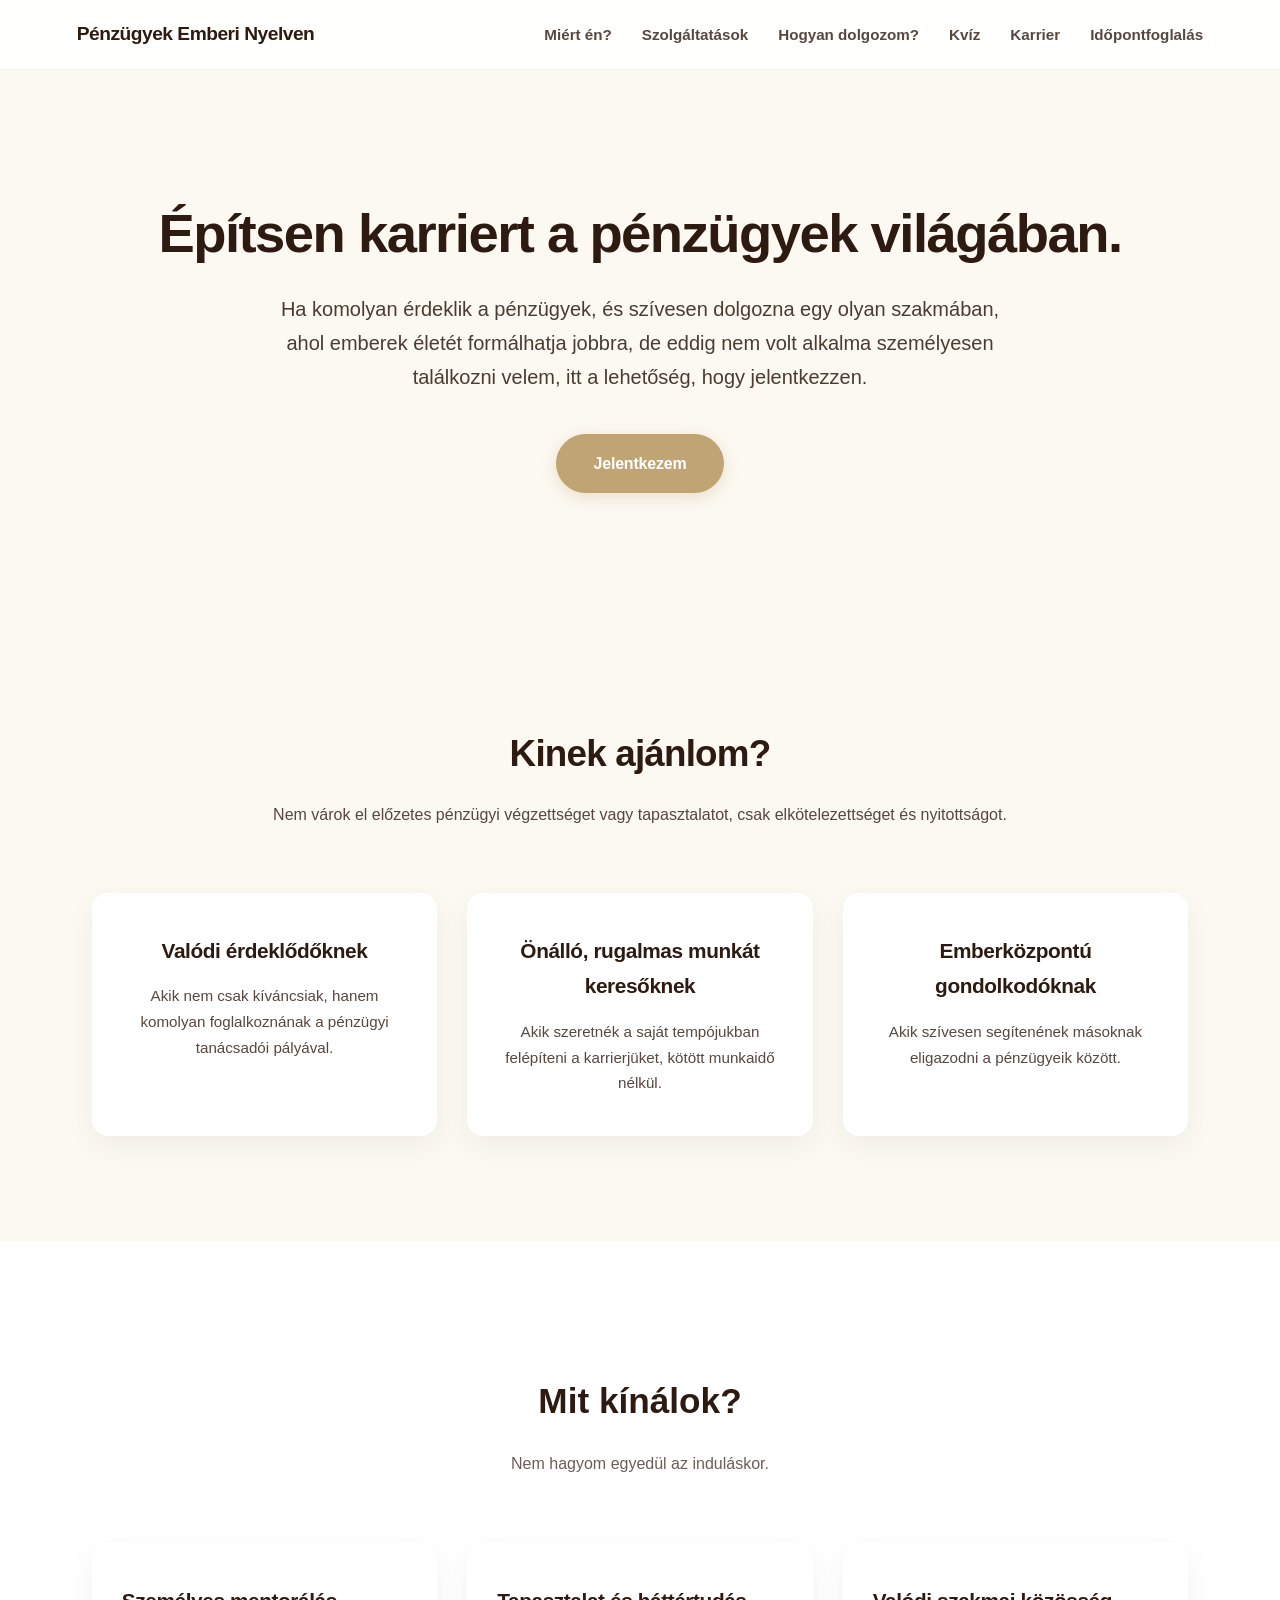
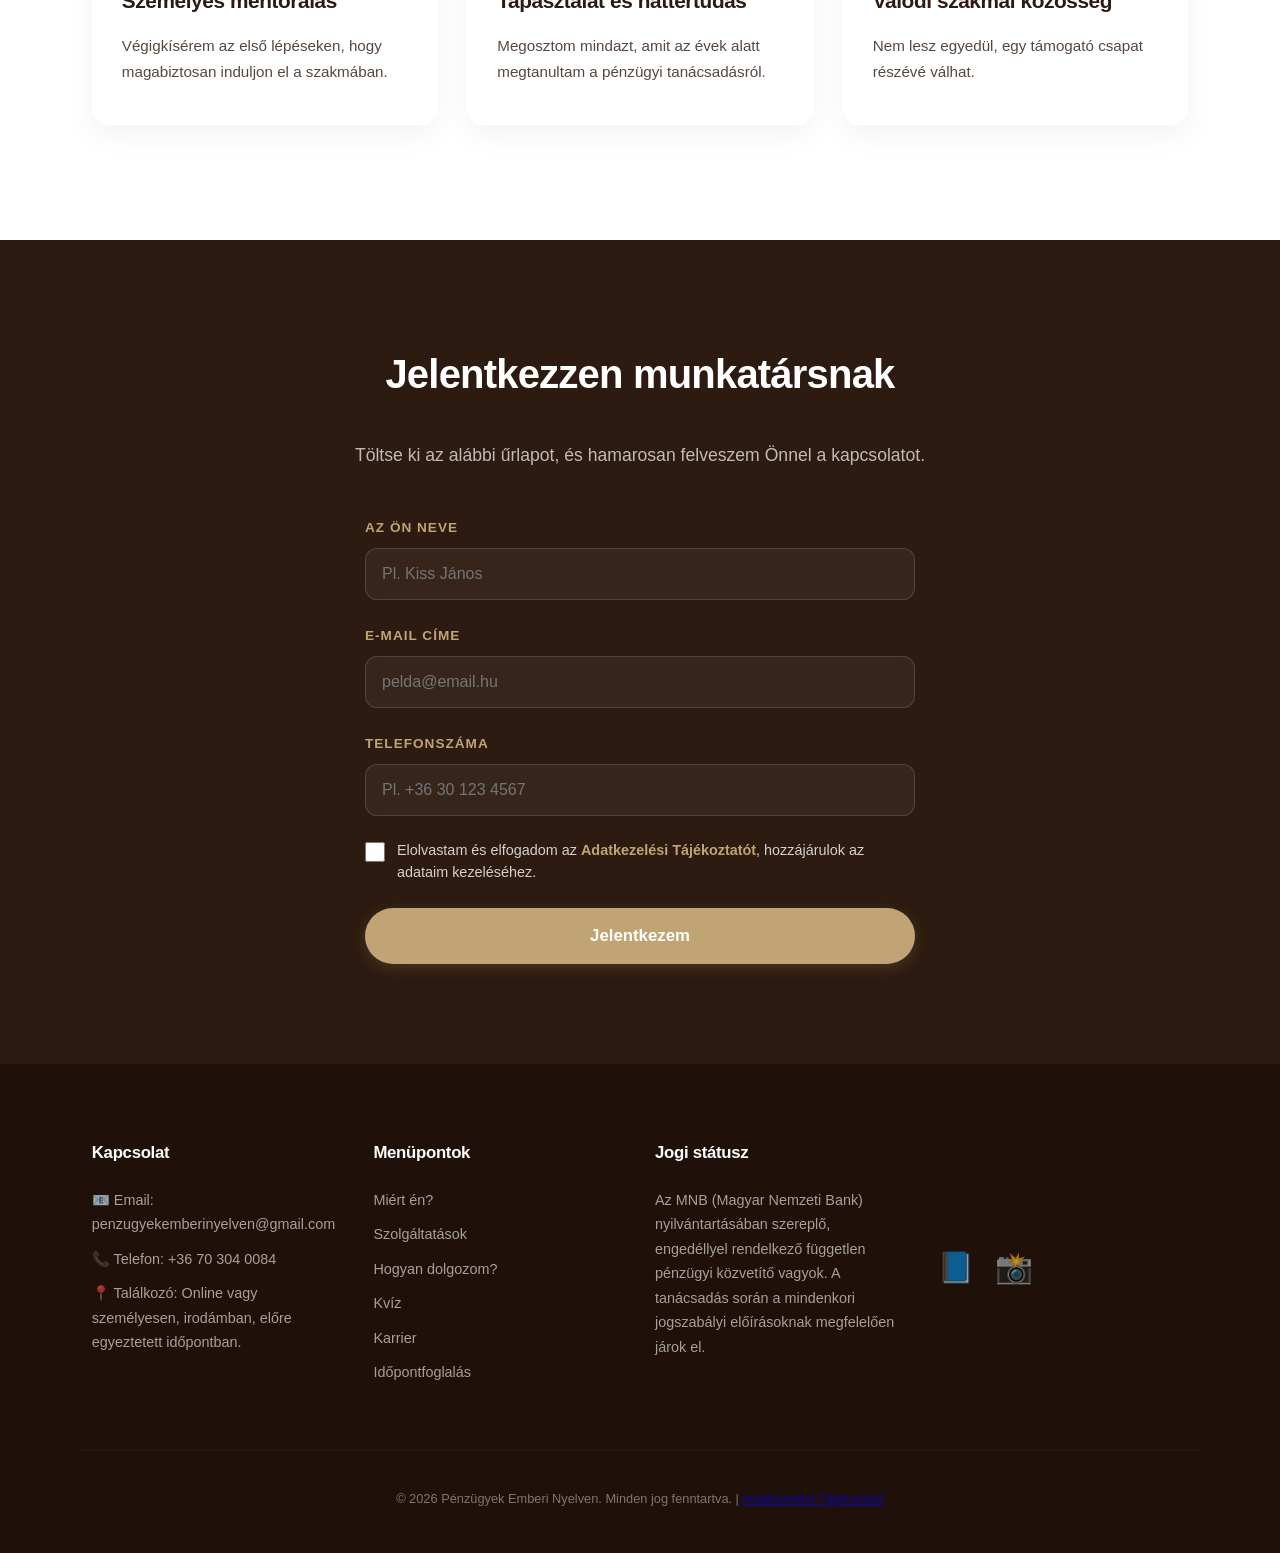
==== commit f4ab6600: "Kvíz CTA kijelentésre cserélve, lábléc "Kövess" felirat eltávolítva A kvíz-eredmény oldalon a lead-f" ====
--- a/karrier.html
+++ b/karrier.html
@@ -166,10 +166,9 @@
 <h4>Jogi státusz</h4>
 <p>Az MNB (Magyar Nemzeti Bank) nyilvántartásában szereplő, engedéllyel rendelkező független pénzügyi közvetítő vagyok. A tanácsadás során a mindenkori jogszabályi előírásoknak megfelelően járok el.</p>
 </div>
-<div class="footer-col">
-<h4>Kövess</h4>
-<p>📘 <a href="https://www.facebook.com/profile.php?id=61591757138707" target="_blank" rel="noopener">Facebook</a></p>
-<p>📸 <a href="https://www.instagram.com/penzugyekemberinyelven/" target="_blank" rel="noopener">Instagram</a></p>
+<div class="footer-col footer-social">
+<a href="https://www.facebook.com/profile.php?id=61591757138707" target="_blank" rel="noopener" aria-label="Facebook">📘</a>
+<a href="https://www.instagram.com/penzugyekemberinyelven/" target="_blank" rel="noopener" aria-label="Instagram">📸</a>
 </div>
 </div>
 
--- a/styles.css
+++ b/styles.css
@@ -712,6 +712,23 @@
 color: var(--accent-gold);
 }
 
+.footer-social {
+display: flex;
+align-items: center;
+gap: 20px;
+}
+
+.footer-social a {
+font-size: 1.9rem;
+line-height: 1;
+text-decoration: none;
+transition: transform 0.2s ease;
+}
+
+.footer-social a:hover {
+transform: translateY(-3px);
+}
+
 .footer-legal {
 text-align: center;
 padding-top: 25px;
@@ -912,6 +929,14 @@
 padding: 18px 22px;
 background-color: var(--primary-bg);
 border-radius: 14px;
+}
+
+.quiz-disclaimer {
+font-size: 0.85rem;
+font-style: italic;
+opacity: 0.6;
+margin-bottom: 28px;
+text-align: center;
 }
 
 .quiz-lead-intro {
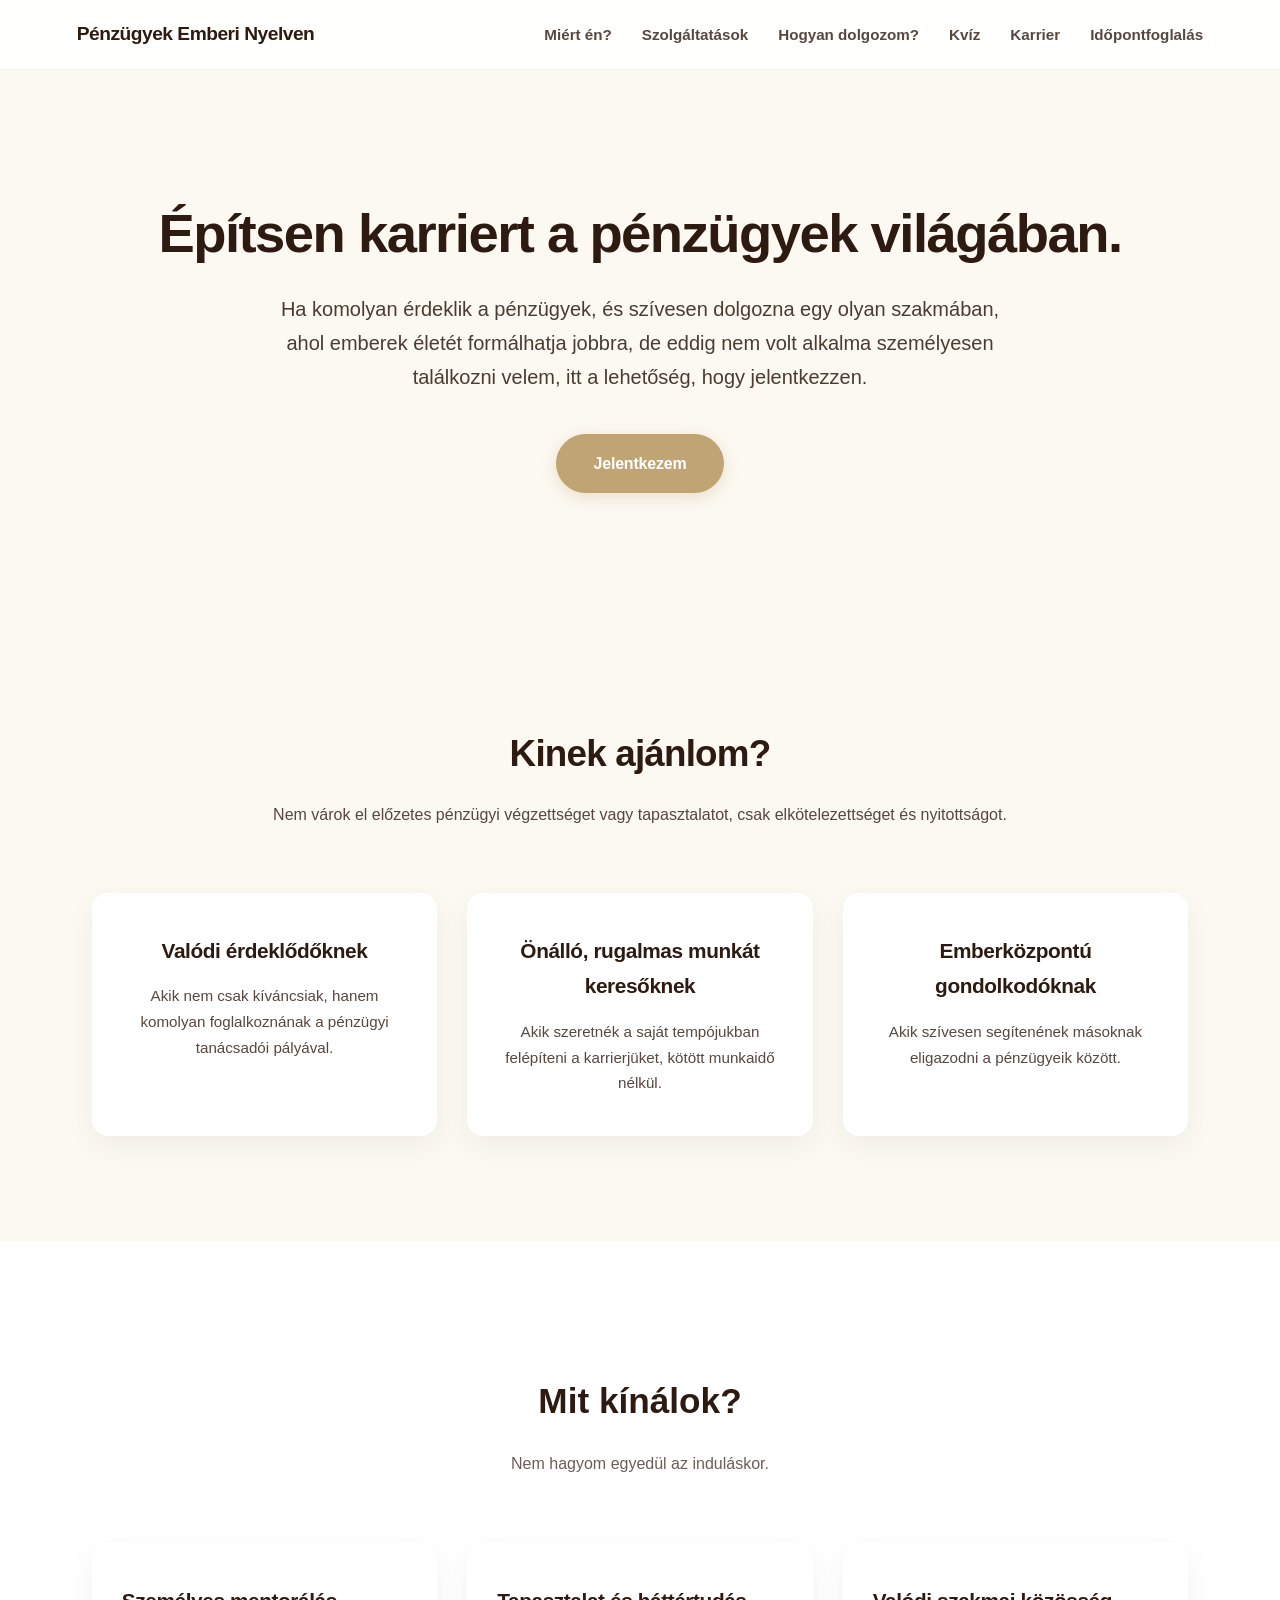
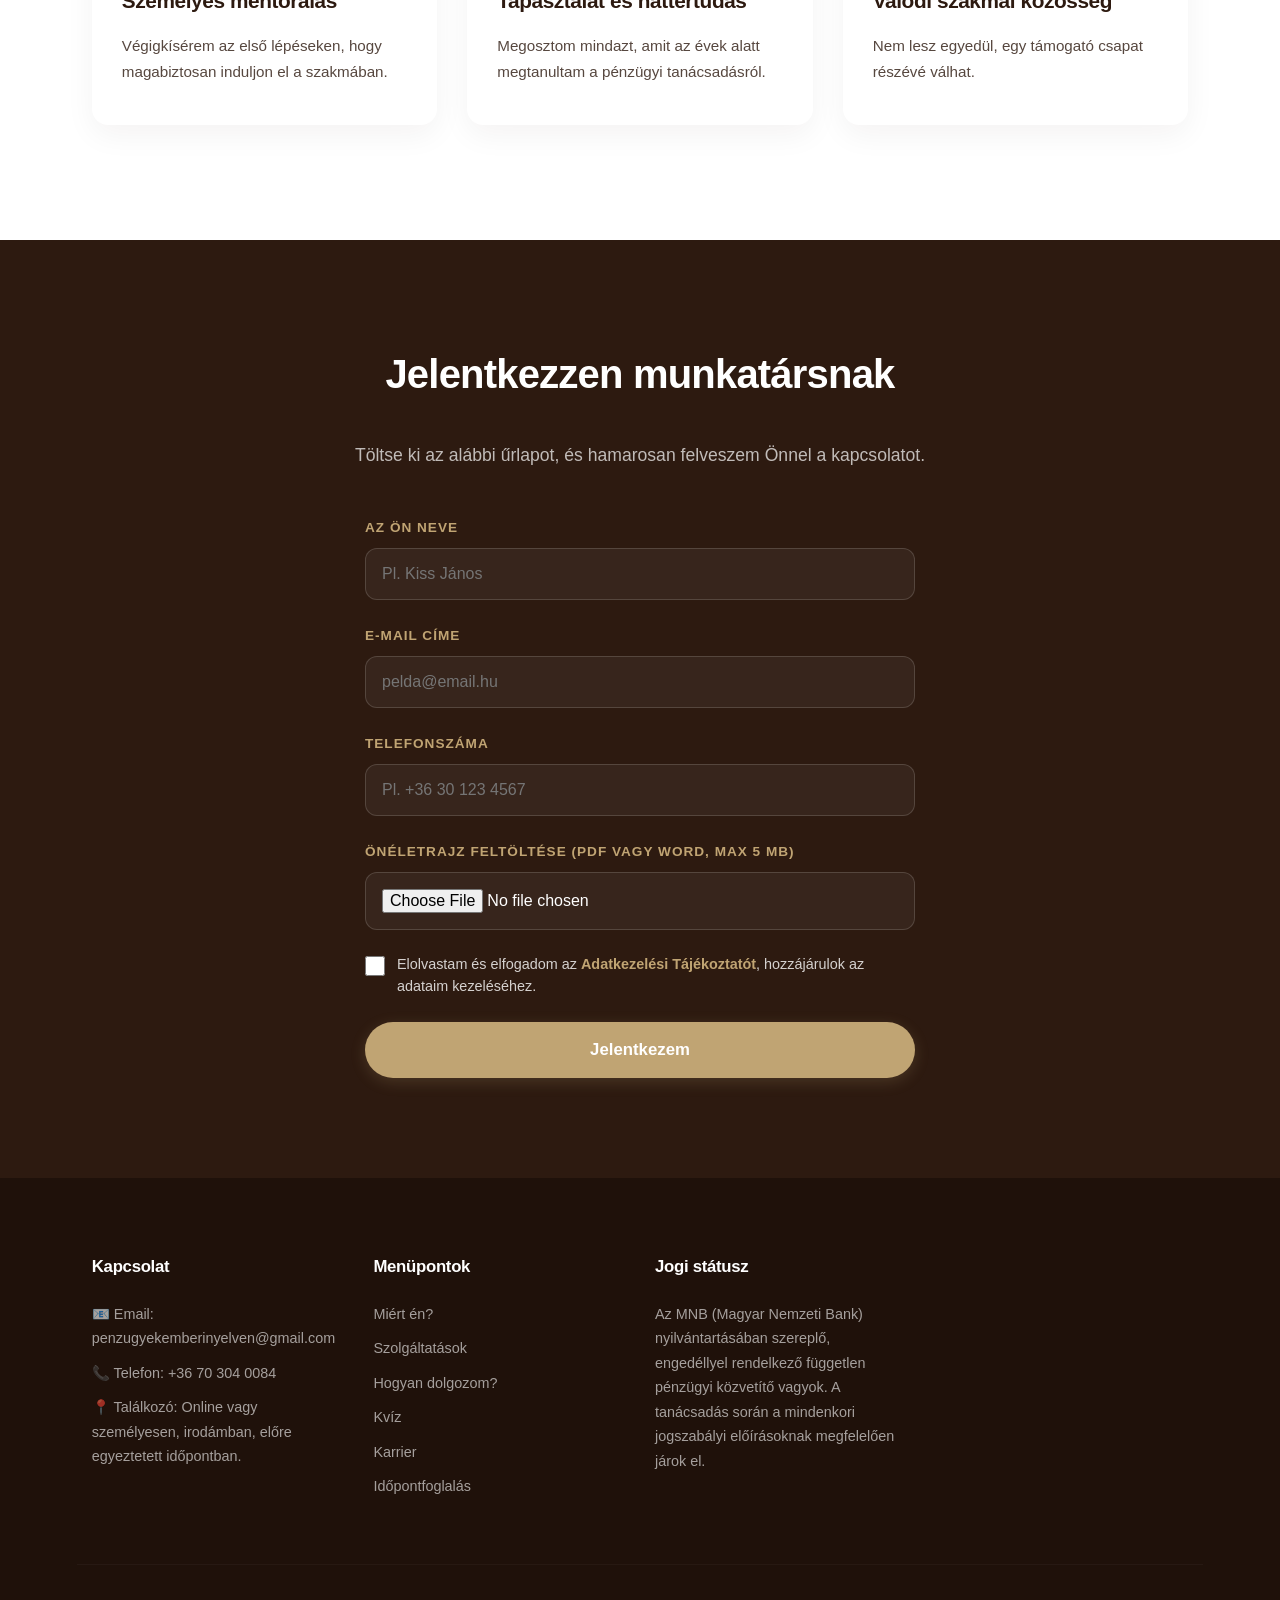
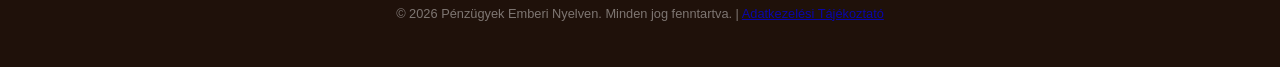
==== commit b6065086: "Önéletrajz-feltöltés hozzáadása a karrier jelentkezési űrlaphoz Kötelező fájlfeltöltő mező (PDF/Word" ====
--- a/karrier.html
+++ b/karrier.html
@@ -13,13 +13,13 @@
 <meta property="og:type" content="website">
 <meta property="og:title" content="Karrier a pénzügyek világában | Pénzügyek Emberi Nyelven">
 <meta property="og:description" content="Érdeklik a pénzügyek, és önálló, rugalmas karriert keres? Jelentkezzen pénzügyi tanácsadó munkatársnak, és induljon el mentorálással a szakmában.">
-<meta property="og:image" content="https://gaalbogi03-ui.github.io/Bogi-weboldal/images/og-image.jpg">
-<meta property="og:url" content="https://gaalbogi03-ui.github.io/Bogi-weboldal/karrier.html">
+<meta property="og:image" content="https://gaalboglarka.github.io/Penzugyek-emberi-nyelven/images/og-image.jpg">
+<meta property="og:url" content="https://gaalboglarka.github.io/Penzugyek-emberi-nyelven/karrier.html">
 <meta property="og:locale" content="hu_HU">
 <meta name="twitter:card" content="summary_large_image">
 <meta name="twitter:title" content="Karrier a pénzügyek világában | Pénzügyek Emberi Nyelven">
 <meta name="twitter:description" content="Érdeklik a pénzügyek, és önálló, rugalmas karriert keres? Jelentkezzen pénzügyi tanácsadó munkatársnak, és induljon el mentorálással a szakmában.">
-<meta name="twitter:image" content="https://gaalbogi03-ui.github.io/Bogi-weboldal/images/og-image.jpg">
+<meta name="twitter:image" content="https://gaalboglarka.github.io/Penzugyek-emberi-nyelven/images/og-image.jpg">
 
 <!-- Helyben tárolt Plus Jakarta Sans betűtípus (GDPR miatt nem Google szerverről töltődik be) -->
 <link href="fonts/plus-jakarta-sans.css" rel="stylesheet">
@@ -110,7 +110,7 @@
 <h2>Jelentkezzen munkatársnak</h2>
 <p>Töltse ki az alábbi űrlapot, és hamarosan felveszem Önnel a kapcsolatot.</p>
 
-<form id="career-form" action="https://api.web3forms.com/submit" method="POST">
+<form id="career-form" action="https://api.web3forms.com/submit" method="POST" enctype="multipart/form-data">
 <input type="hidden" name="access_key" value="3ff886d4-8d54-4756-86e4-f9f395a678a9">
 <input type="hidden" name="subject" value="Új karrier jelentkezés – Pénzügyek Emberi Nyelven">
 <input type="hidden" name="from_name" value="Pénzügyek Emberi Nyelven weboldal - Karrier">
@@ -129,6 +129,11 @@
 <div class="form-group">
 <label for="career-phone">Telefonszáma</label>
 <input type="tel" id="career-phone" name="phone" placeholder="Pl. +36 30 123 4567" required>
+</div>
+
+<div class="form-group">
+<label for="career-resume">Önéletrajz feltöltése (PDF vagy Word, max 5 MB)</label>
+<input type="file" id="career-resume" name="attachment" accept=".pdf,.doc,.docx" required>
 </div>
 
 <div class="checkbox-group">
@@ -167,8 +172,12 @@
 <p>Az MNB (Magyar Nemzeti Bank) nyilvántartásában szereplő, engedéllyel rendelkező független pénzügyi közvetítő vagyok. A tanácsadás során a mindenkori jogszabályi előírásoknak megfelelően járok el.</p>
 </div>
 <div class="footer-col footer-social">
-<a href="https://www.facebook.com/profile.php?id=61591757138707" target="_blank" rel="noopener" aria-label="Facebook">📘</a>
-<a href="https://www.instagram.com/penzugyekemberinyelven/" target="_blank" rel="noopener" aria-label="Instagram">📸</a>
+<a href="https://www.facebook.com/profile.php?id=61591757138707" target="_blank" rel="noopener" class="footer-social-icon" aria-label="Facebook">
+<svg viewBox="0 0 24 24" xmlns="http://www.w3.org/2000/svg"><path d="M9.101 23.691v-7.98H6.627v-3.667h2.474v-1.58c0-4.085 1.848-5.978 5.858-5.978.401 0 .955.042 1.468.103a8.68 8.68 0 0 1 1.141.195v3.325a8.623 8.623 0 0 0-.653-.036 26.805 26.805 0 0 0-.733-.009c-.707 0-1.259.096-1.675.313a1.746 1.746 0 0 0-.679.612c-.258.42-.376.876-.376 1.474v1.586h2.6l-.416 3.667h-2.166v7.98H9.101Z"/></svg>
+</a>
+<a href="https://www.instagram.com/penzugyekemberinyelven/" target="_blank" rel="noopener" class="footer-social-icon" aria-label="Instagram">
+<svg viewBox="0 0 24 24" xmlns="http://www.w3.org/2000/svg"><path d="M12 0C8.74 0 8.333.014 7.053.072 5.775.132 4.905.333 4.14.63c-.789.306-1.459.717-2.126 1.384S.935 3.35.63 4.14C.333 4.905.131 5.775.072 7.053.014 8.333 0 8.74 0 12s.014 3.667.072 4.947c.06 1.277.261 2.148.558 2.913.306.788.717 1.459 1.384 2.126.667.666 1.336 1.079 2.126 1.384.766.296 1.636.499 2.913.558C8.333 23.988 8.74 24 12 24s3.667-.014 4.947-.072c1.277-.06 2.148-.262 2.913-.558.788-.306 1.459-.718 2.126-1.384.666-.667 1.079-1.335 1.384-2.126.296-.765.499-1.636.558-2.913.06-1.28.072-1.687.072-4.947s-.014-3.667-.072-4.947c-.06-1.277-.262-2.149-.558-2.913-.306-.789-.718-1.459-1.384-2.126C21.319 1.347 20.651.935 19.86.63c-.765-.297-1.636-.499-2.913-.558C15.667.014 15.26 0 12 0zm0 2.16c3.203 0 3.585.016 4.85.071 1.17.055 1.805.249 2.227.415.562.217.96.477 1.382.896.419.42.679.819.896 1.381.164.422.36 1.057.413 2.227.057 1.266.07 1.646.07 4.85s-.015 3.585-.074 4.85c-.061 1.17-.256 1.805-.421 2.227-.224.562-.479.96-.899 1.382-.419.419-.824.679-1.38.896-.42.164-1.065.36-2.235.413-1.274.057-1.649.07-4.859.07-3.211 0-3.586-.015-4.859-.074-1.171-.061-1.816-.256-2.236-.421-.569-.224-.96-.479-1.379-.899-.421-.419-.69-.824-.9-1.38-.165-.42-.359-1.065-.42-2.235-.045-1.26-.061-1.649-.061-4.844 0-3.196.016-3.586.061-4.861.061-1.17.255-1.814.42-2.234.21-.57.479-.96.9-1.381.419-.419.81-.689 1.379-.898.42-.166 1.051-.361 2.221-.421 1.275-.045 1.65-.06 4.859-.06l.045.03zm0 3.678c-3.405 0-6.162 2.76-6.162 6.162 0 3.405 2.76 6.162 6.162 6.162 3.405 0 6.162-2.76 6.162-6.162 0-3.405-2.76-6.162-6.162-6.162zM12 16c-2.21 0-4-1.79-4-4s1.79-4 4-4 4 1.79 4 4-1.79 4-4 4zm7.846-10.405c0 .795-.646 1.44-1.44 1.44-.795 0-1.44-.646-1.44-1.44 0-.794.646-1.439 1.44-1.439.793-.001 1.44.645 1.44 1.439z"/></svg>
+</a>
 </div>
 </div>
 
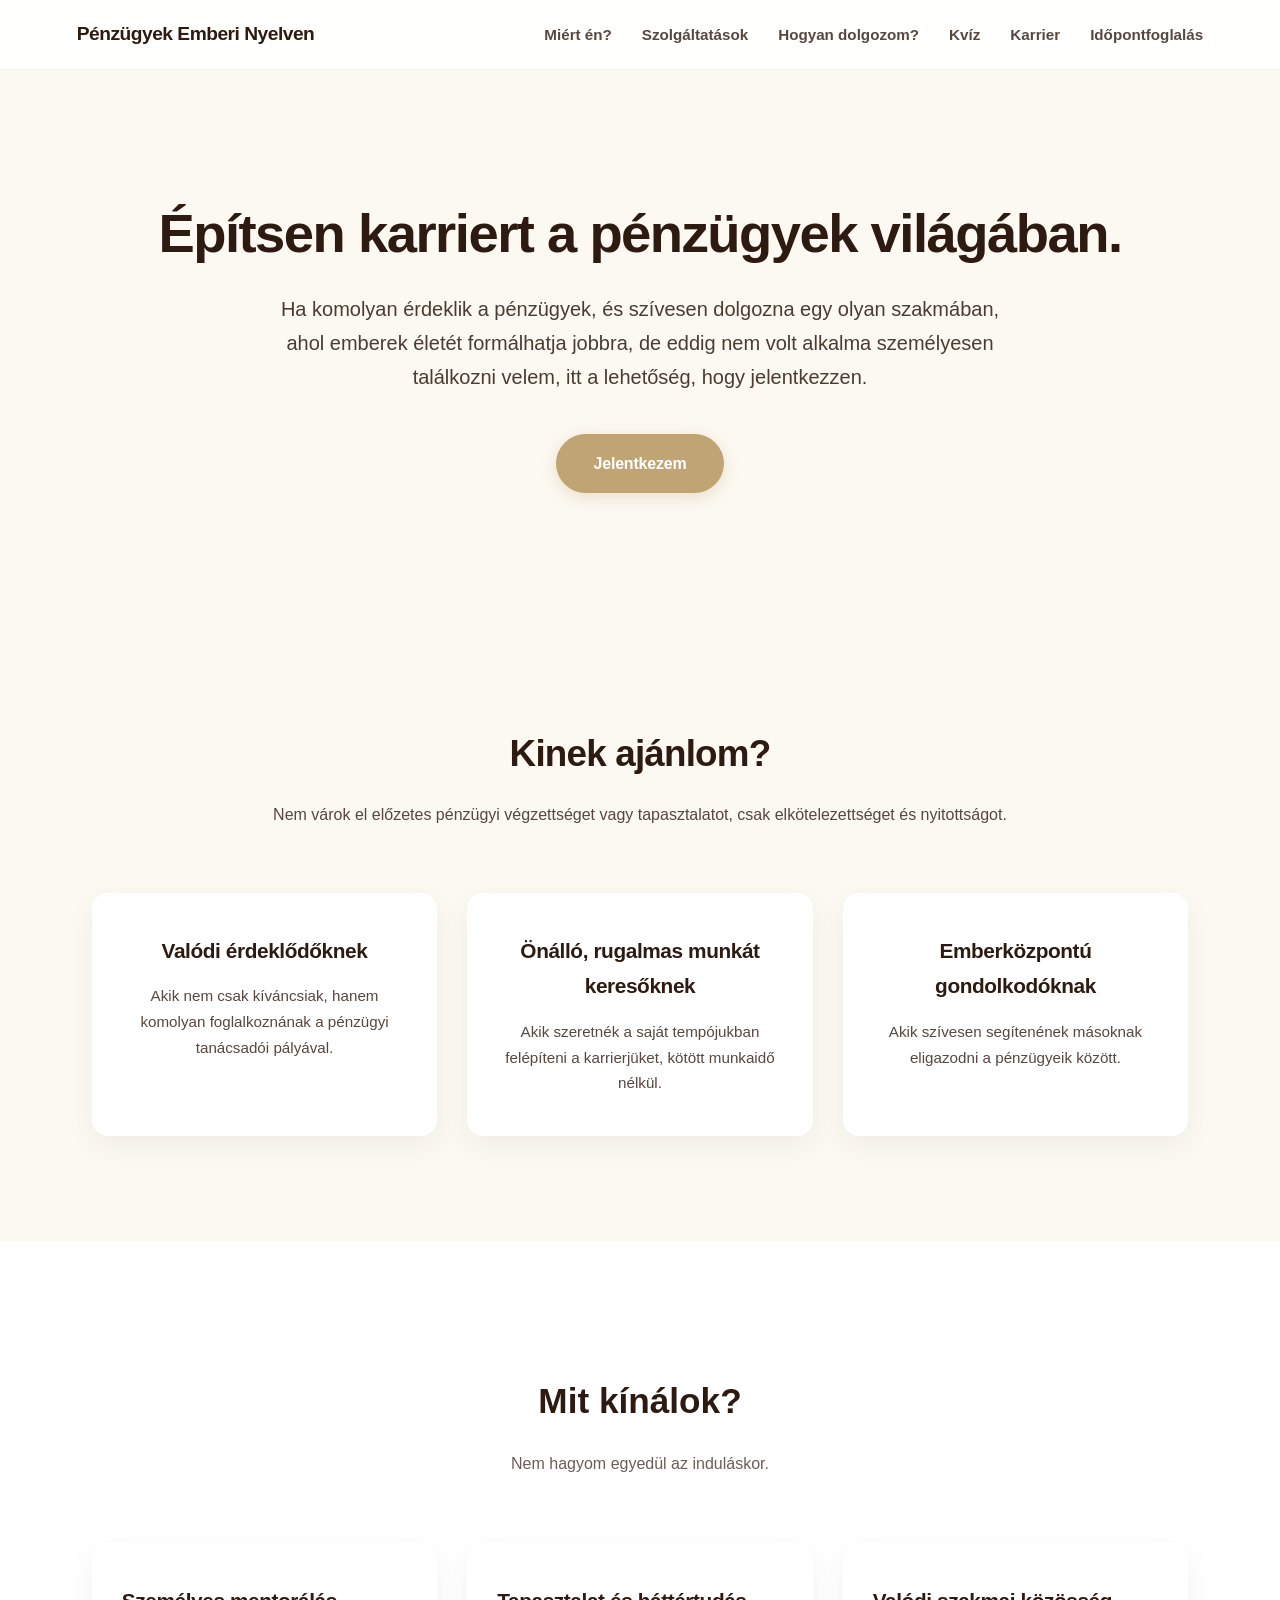
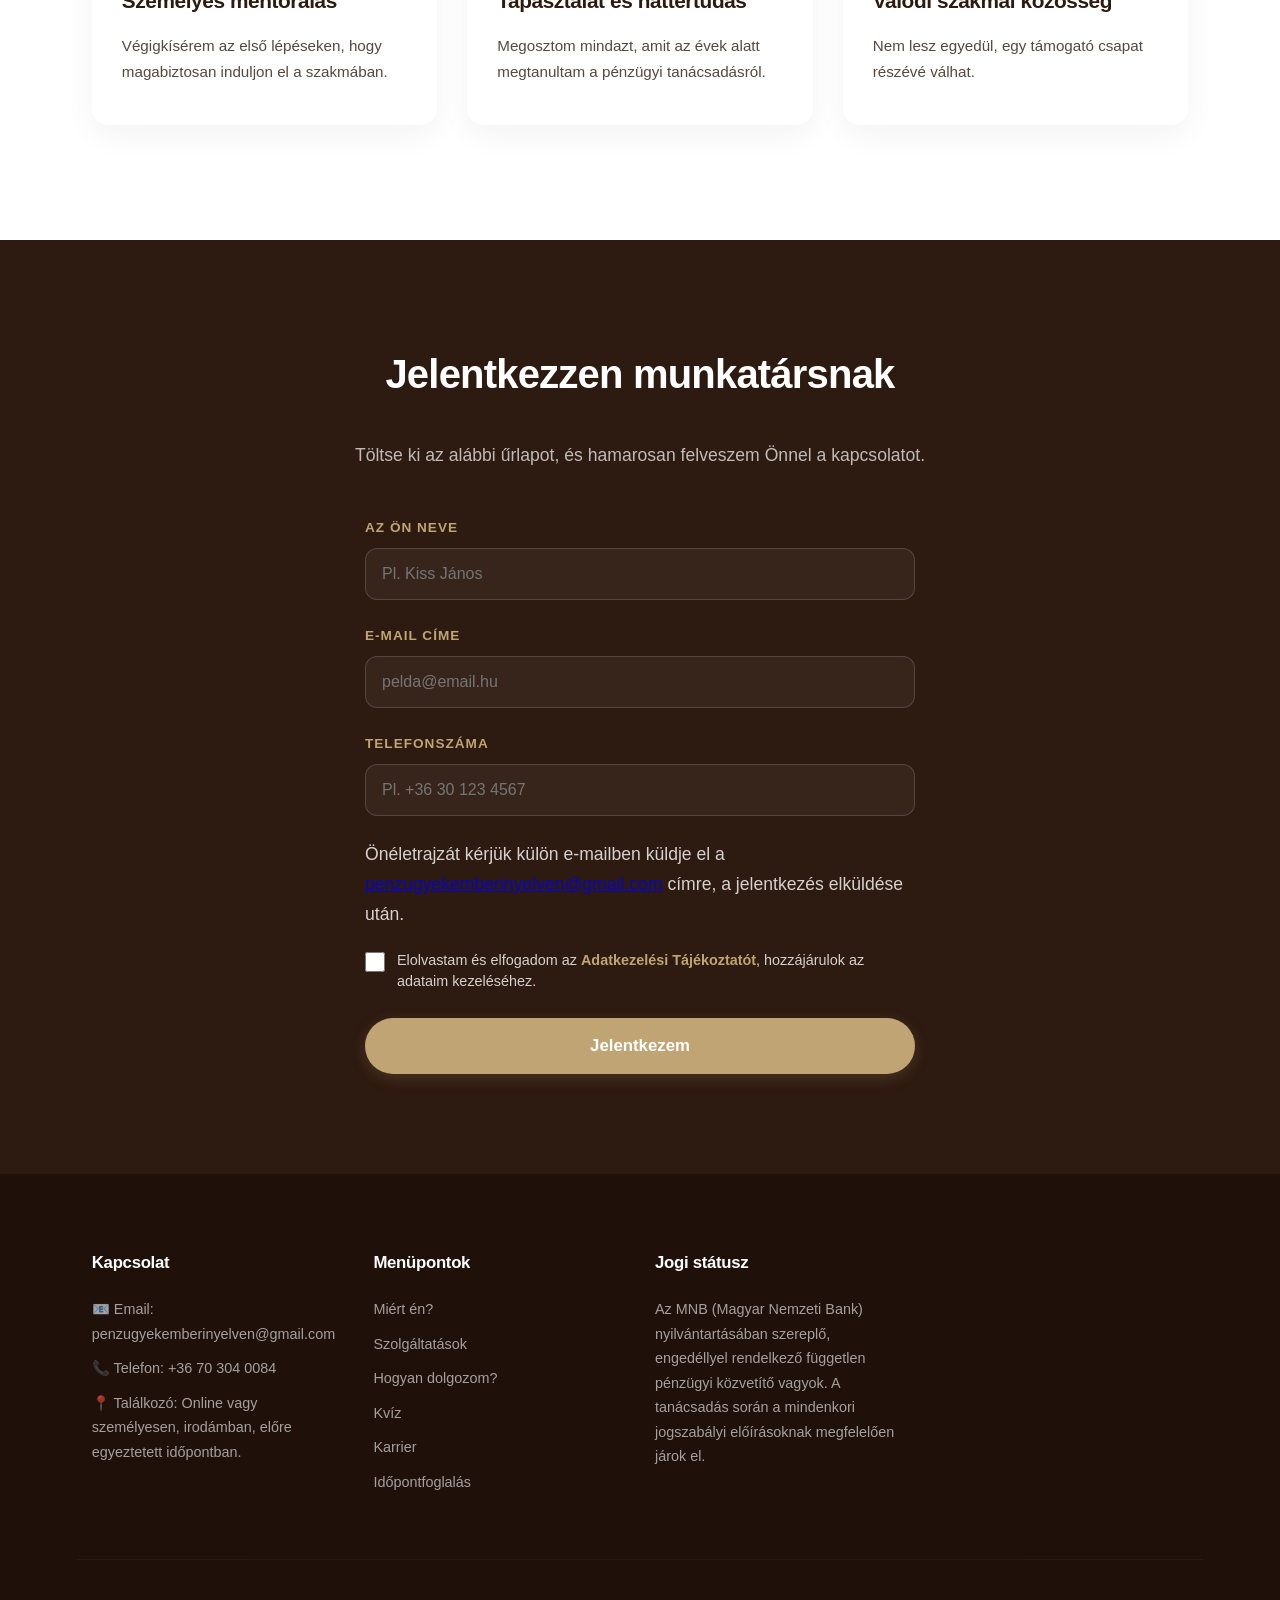
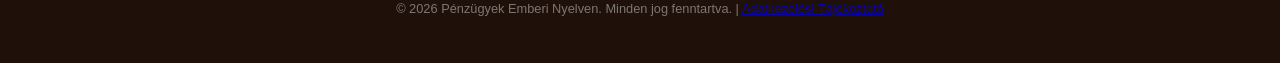
==== commit 8333d130: "Karrier űrlap: önéletrajz-feltöltés helyett e-mailes beküldés A Web3Forms ingyenes csomagja nem támo" ====
--- a/karrier.html
+++ b/karrier.html
@@ -13,13 +13,13 @@
 <meta property="og:type" content="website">
 <meta property="og:title" content="Karrier a pénzügyek világában | Pénzügyek Emberi Nyelven">
 <meta property="og:description" content="Érdeklik a pénzügyek, és önálló, rugalmas karriert keres? Jelentkezzen pénzügyi tanácsadó munkatársnak, és induljon el mentorálással a szakmában.">
-<meta property="og:image" content="https://gaalboglarka.github.io/Penzugyek-emberi-nyelven/images/og-image.jpg">
-<meta property="og:url" content="https://gaalboglarka.github.io/Penzugyek-emberi-nyelven/karrier.html">
+<meta property="og:image" content="https://gaalboglarka.github.io/penzugyek-emberi-nyelven/images/og-image.jpg">
+<meta property="og:url" content="https://gaalboglarka.github.io/penzugyek-emberi-nyelven/karrier.html">
 <meta property="og:locale" content="hu_HU">
 <meta name="twitter:card" content="summary_large_image">
 <meta name="twitter:title" content="Karrier a pénzügyek világában | Pénzügyek Emberi Nyelven">
 <meta name="twitter:description" content="Érdeklik a pénzügyek, és önálló, rugalmas karriert keres? Jelentkezzen pénzügyi tanácsadó munkatársnak, és induljon el mentorálással a szakmában.">
-<meta name="twitter:image" content="https://gaalboglarka.github.io/Penzugyek-emberi-nyelven/images/og-image.jpg">
+<meta name="twitter:image" content="https://gaalboglarka.github.io/penzugyek-emberi-nyelven/images/og-image.jpg">
 
 <!-- Helyben tárolt Plus Jakarta Sans betűtípus (GDPR miatt nem Google szerverről töltődik be) -->
 <link href="fonts/plus-jakarta-sans.css" rel="stylesheet">
@@ -110,7 +110,7 @@
 <h2>Jelentkezzen munkatársnak</h2>
 <p>Töltse ki az alábbi űrlapot, és hamarosan felveszem Önnel a kapcsolatot.</p>
 
-<form id="career-form" action="https://api.web3forms.com/submit" method="POST" enctype="multipart/form-data">
+<form id="career-form" action="https://api.web3forms.com/submit" method="POST">
 <input type="hidden" name="access_key" value="3ff886d4-8d54-4756-86e4-f9f395a678a9">
 <input type="hidden" name="subject" value="Új karrier jelentkezés – Pénzügyek Emberi Nyelven">
 <input type="hidden" name="from_name" value="Pénzügyek Emberi Nyelven weboldal - Karrier">
@@ -131,10 +131,7 @@
 <input type="tel" id="career-phone" name="phone" placeholder="Pl. +36 30 123 4567" required>
 </div>
 
-<div class="form-group">
-<label for="career-resume">Önéletrajz feltöltése (PDF vagy Word, max 5 MB)</label>
-<input type="file" id="career-resume" name="attachment" accept=".pdf,.doc,.docx" required>
-</div>
+<p style="opacity: 0.8;">Önéletrajzát kérjük külön e-mailben küldje el a <a href="mailto:penzugyekemberinyelven@gmail.com">penzugyekemberinyelven@gmail.com</a> címre, a jelentkezés elküldése után.</p>
 
 <div class="checkbox-group">
 <input type="checkbox" id="career-aszf" name="aszf" required>
